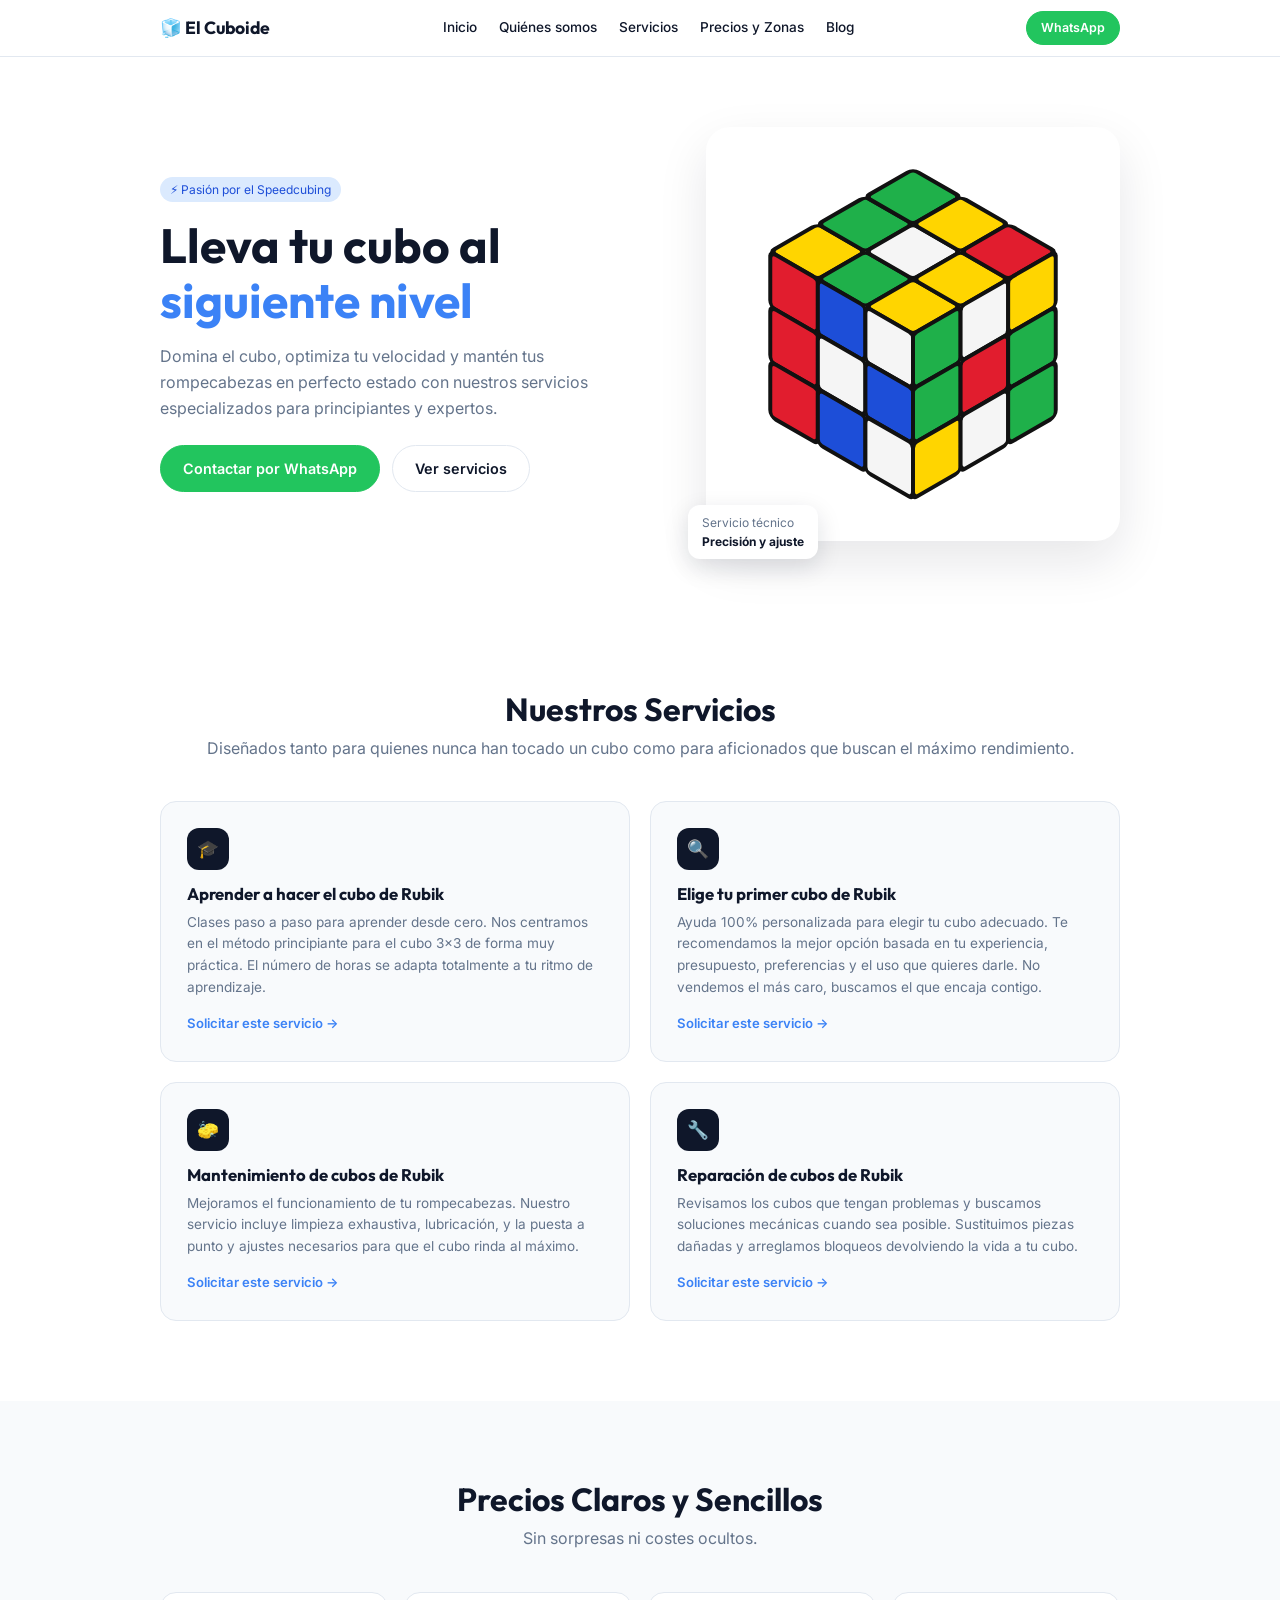
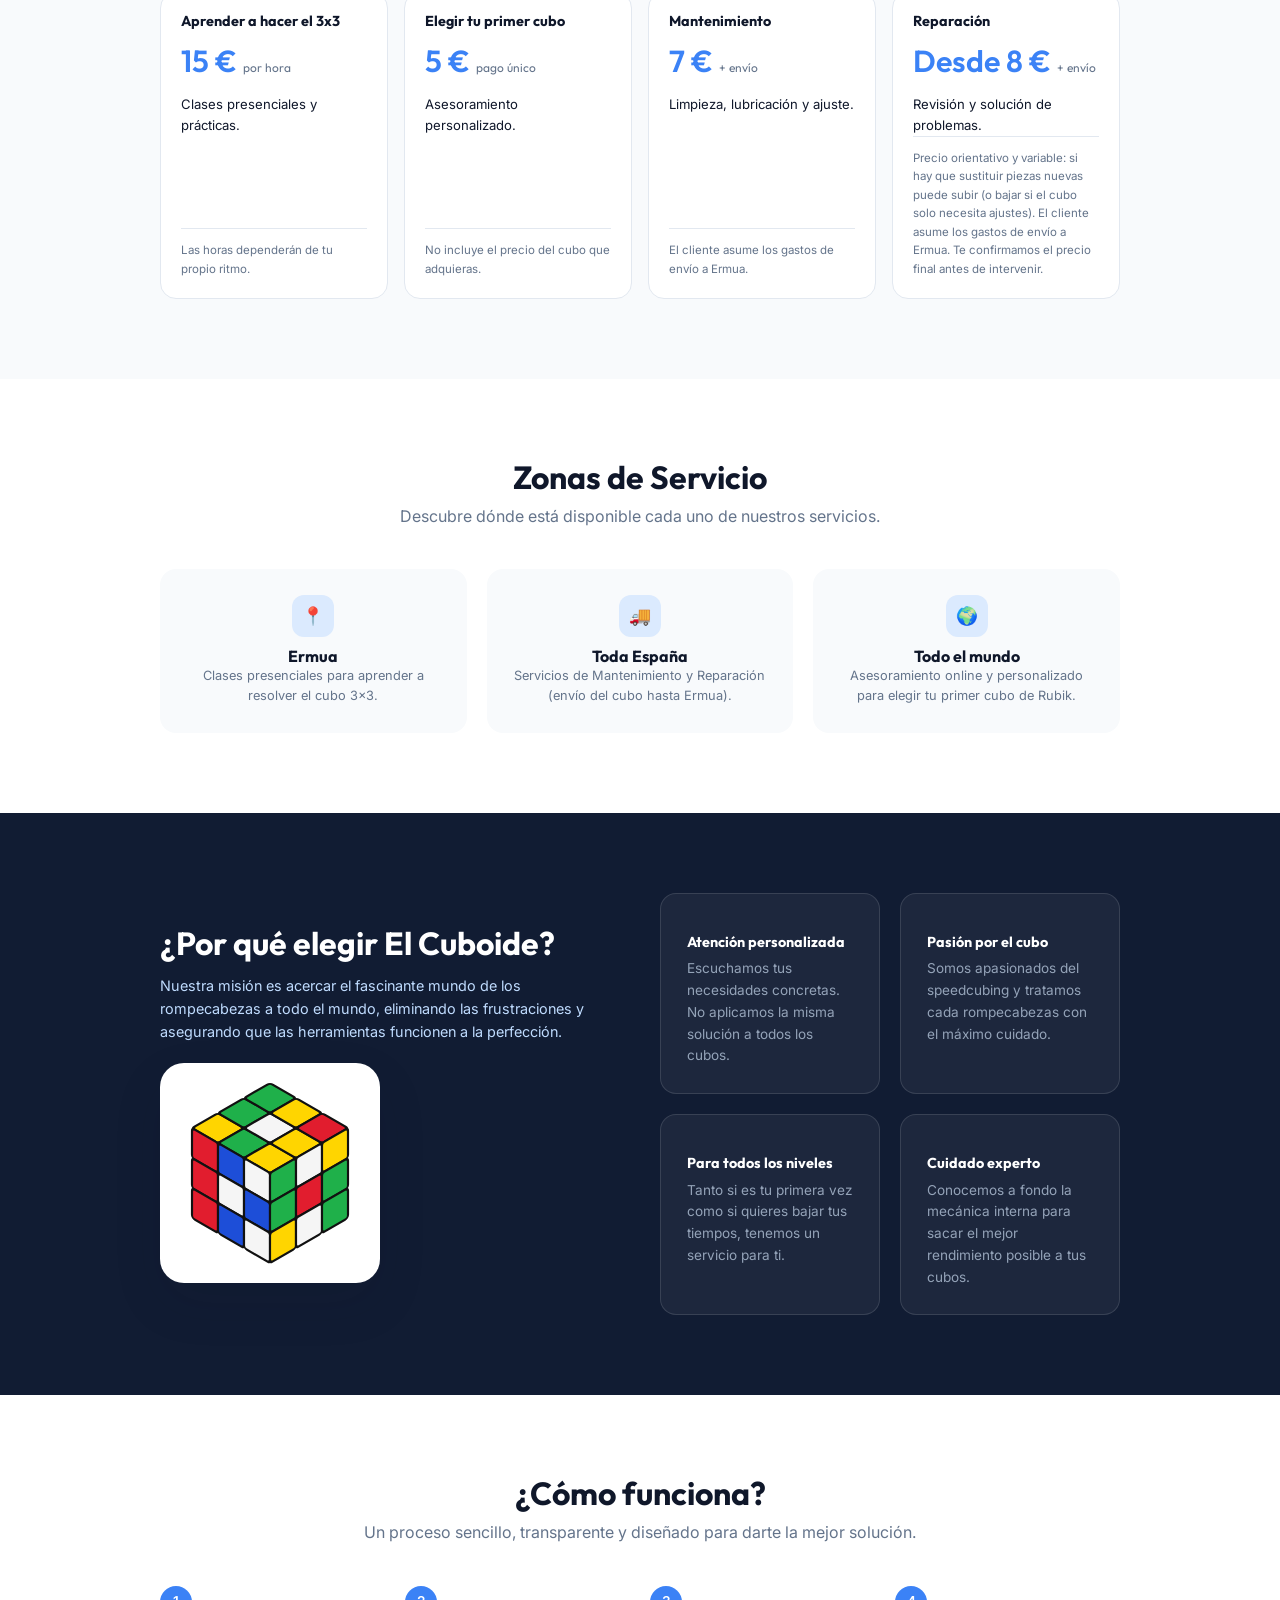
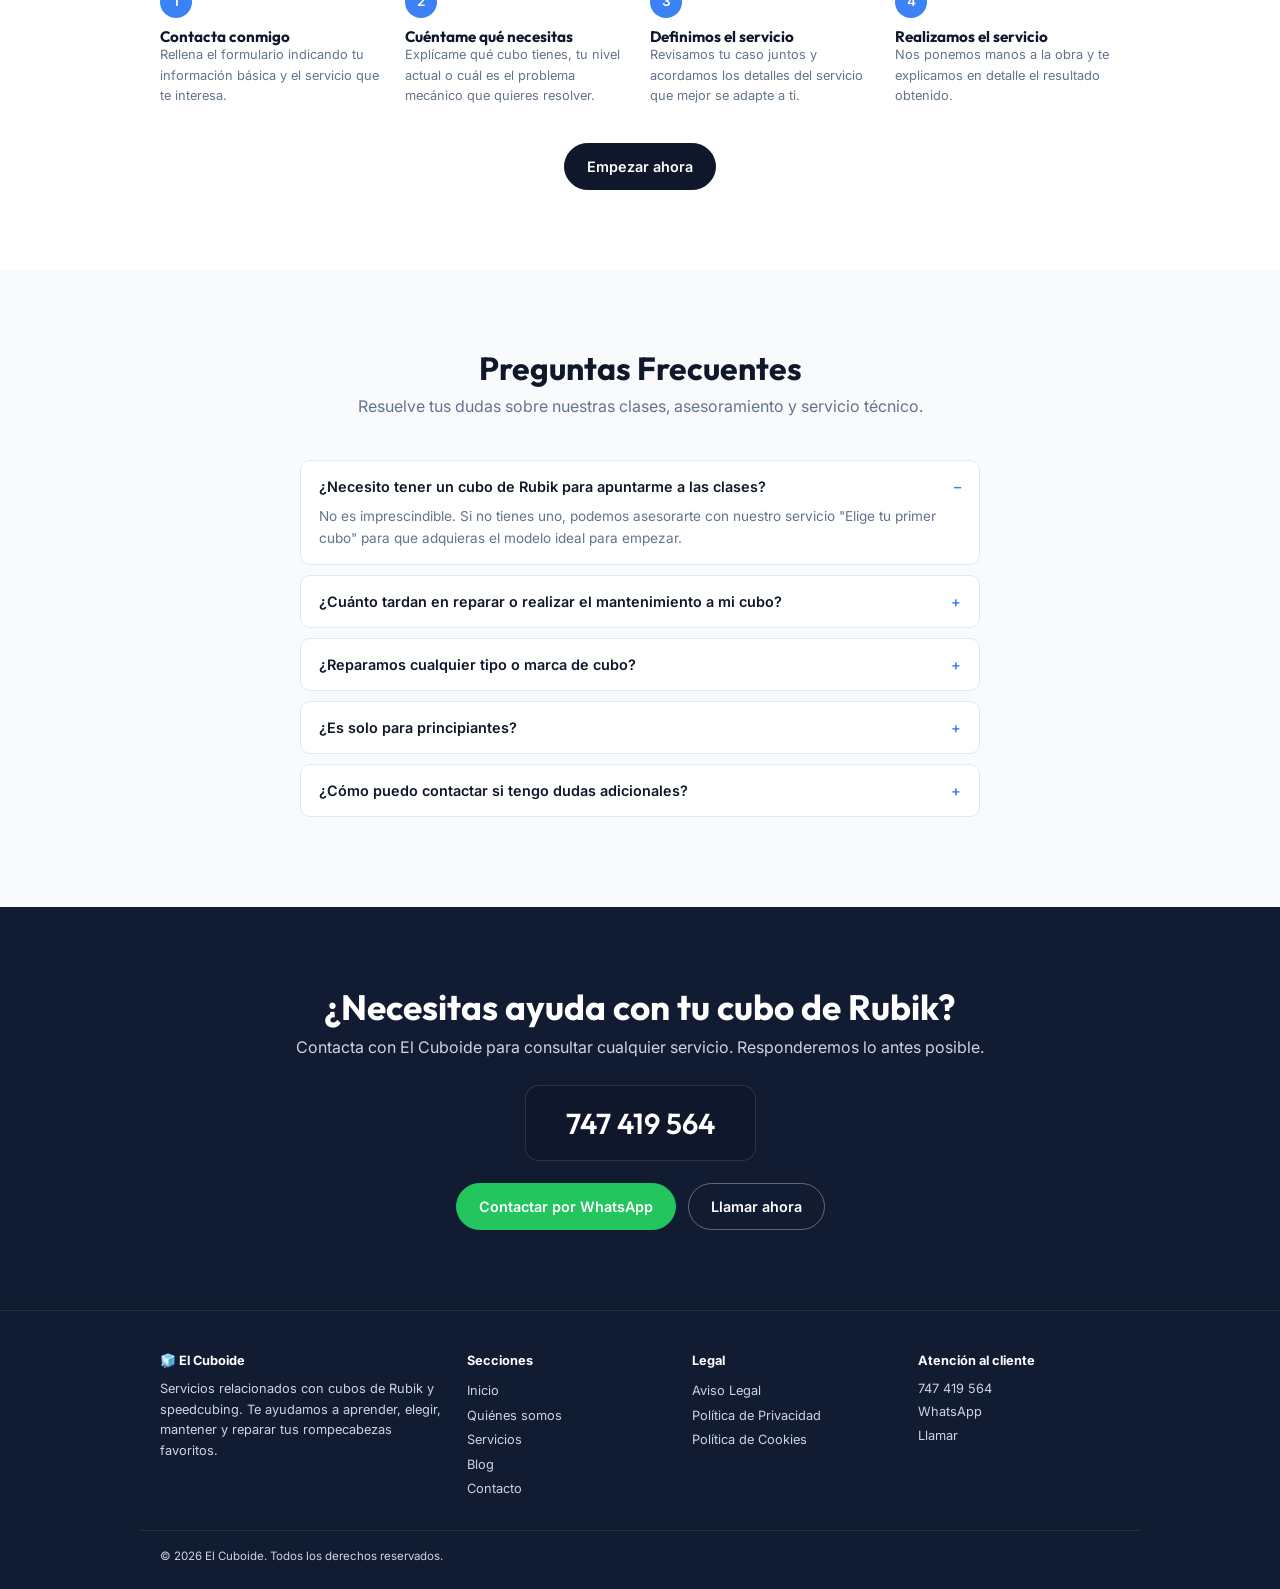
==== index.html @ b44c239b "Add files via upload" ====
<!DOCTYPE html>
<html lang="es">
<head>
<meta charset="utf-8">
<meta name="viewport" content="width=device-width, initial-scale=1">
<title>El Cuboide | Clases, mantenimiento y reparación de cubos de Rubik</title>
<meta name="description" content="Aprende a resolver el cubo de Rubik, elige tu primer cubo, mantenimiento y reparación. Clases en Ermua y servicio en toda España.">
<link rel="preconnect" href="https://fonts.googleapis.com">
<link rel="preconnect" href="https://fonts.gstatic.com" crossorigin>
<link rel="stylesheet" href="https://fonts.googleapis.com/css2?family=Inter:wght@400;500;600&family=Outfit:wght@500;600;700&display=swap">
<link rel="stylesheet" href="style.css">
</head>
<body>

<header>
 <div class="wrap">
  <a class="logo" href="#inicio">🧊 El Cuboide</a>
  <nav>
   <a href="#inicio">Inicio</a>
   <a href="#quienes">Quiénes somos</a>
   <a href="#servicios">Servicios</a>
   <a href="#precios">Precios y Zonas</a>
   <a href="blog.html">Blog</a>
  </nav>
  <a class="btn wa sm" href="https://wa.me/34747419564">WhatsApp</a>
 </div>
</header>

<main>
<section class="hero" id="inicio">
 <div class="wrap">
  <div>
   <span class="badge">⚡ Pasión por el Speedcubing</span>
   <h1>Lleva tu cubo al <span>siguiente nivel</span></h1>
   <p>Domina el cubo, optimiza tu velocidad y mantén tus rompecabezas en perfecto estado con nuestros servicios especializados para principiantes y expertos.</p>
   <div class="btns">
    <a class="btn wa" href="https://wa.me/34747419564">Contactar por WhatsApp</a>
    <a class="btn" href="#servicios">Ver servicios</a>
   </div>
  </div>
  <div class="cube-card">
   <svg class="cube" viewBox="0 0 200 200" role="img" aria-label="Cubo de Rubik"></svg>
   <div class="tag">Servicio técnico<b>Precisión y ajuste</b></div>
  </div>
 </div>
</section>

<section id="servicios">
 <div class="wrap">
  <h2 class="sec-title">Nuestros Servicios</h2>
  <p class="sec-sub">Diseñados tanto para quienes nunca han tocado un cubo como para aficionados que buscan el máximo rendimiento.</p>
  <div class="grid2">
   <article class="card"><div class="ico">🎓</div><h3>Aprender a hacer el cubo de Rubik</h3><p>Clases paso a paso para aprender desde cero. Nos centramos en el método principiante para el cubo 3×3 de forma muy práctica. El número de horas se adapta totalmente a tu ritmo de aprendizaje.</p><a href="https://wa.me/34747419564">Solicitar este servicio →</a></article>
   <article class="card"><div class="ico">🔍</div><h3>Elige tu primer cubo de Rubik</h3><p>Ayuda 100% personalizada para elegir tu cubo adecuado. Te recomendamos la mejor opción basada en tu experiencia, presupuesto, preferencias y el uso que quieres darle. No vendemos el más caro, buscamos el que encaja contigo.</p><a href="https://wa.me/34747419564">Solicitar este servicio →</a></article>
   <article class="card"><div class="ico">🧽</div><h3>Mantenimiento de cubos de Rubik</h3><p>Mejoramos el funcionamiento de tu rompecabezas. Nuestro servicio incluye limpieza exhaustiva, lubricación, y la puesta a punto y ajustes necesarios para que el cubo rinda al máximo.</p><a href="https://wa.me/34747419564">Solicitar este servicio →</a></article>
   <article class="card"><div class="ico">🔧</div><h3>Reparación de cubos de Rubik</h3><p>Revisamos los cubos que tengan problemas y buscamos soluciones mecánicas cuando sea posible. Sustituimos piezas dañadas y arreglamos bloqueos devolviendo la vida a tu cubo.</p><a href="https://wa.me/34747419564">Solicitar este servicio →</a></article>
  </div>
 </div>
</section>

<section class="alt" id="precios">
 <div class="wrap">
  <h2 class="sec-title">Precios Claros y Sencillos</h2>
  <p class="sec-sub">Sin sorpresas ni costes ocultos.</p>
  <div class="grid4">
   <div class="price"><h3>Aprender a hacer el 3x3</h3><div class="n">15 € <small>por hora</small></div><p>Clases presenciales y prácticas.</p><div class="note">Las horas dependerán de tu propio ritmo.</div></div>
   <div class="price"><h3>Elegir tu primer cubo</h3><div class="n">5 € <small>pago único</small></div><p>Asesoramiento personalizado.</p><div class="note">No incluye el precio del cubo que adquieras.</div></div>
   <div class="price"><h3>Mantenimiento</h3><div class="n">7 € <small>+ envío</small></div><p>Limpieza, lubricación y ajuste.</p><div class="note">El cliente asume los gastos de envío a Ermua.</div></div>
   <div class="price"><h3>Reparación</h3><div class="n">Desde 8 € <small>+ envío</small></div><p>Revisión y solución de problemas.</p><div class="note">Precio orientativo y variable: si hay que sustituir piezas nuevas puede subir (o bajar si el cubo solo necesita ajustes). El cliente asume los gastos de envío a Ermua. Te confirmamos el precio final antes de intervenir.</div></div>
  </div>
 </div>
</section>

<section>
 <div class="wrap">
  <h2 class="sec-title">Zonas de Servicio</h2>
  <p class="sec-sub">Descubre dónde está disponible cada uno de nuestros servicios.</p>
  <div class="grid3">
   <div class="zone"><div class="ico">📍</div><h3>Ermua</h3><p>Clases presenciales para aprender a resolver el cubo 3×3.</p></div>
   <div class="zone"><div class="ico">🚚</div><h3>Toda España</h3><p>Servicios de Mantenimiento y Reparación (envío del cubo hasta Ermua).</p></div>
   <div class="zone"><div class="ico">🌍</div><h3>Todo el mundo</h3><p>Asesoramiento online y personalizado para elegir tu primer cubo de Rubik.</p></div>
  </div>
 </div>
</section>

<section class="dark-sec" id="quienes">
 <div class="wrap">
  <div>
   <h2>¿Por qué elegir El Cuboide?</h2>
   <p class="lead">Nuestra misión es acercar el fascinante mundo de los rompecabezas a todo el mundo, eliminando las frustraciones y asegurando que las herramientas funcionen a la perfección.</p>
   <div class="cube-card"><svg class="cube" viewBox="0 0 200 200" role="img" aria-label="Cubo de Rubik"></svg></div>
  </div>
  <div class="grid2">
   <div class="card"><h3>Atención personalizada</h3><p>Escuchamos tus necesidades concretas. No aplicamos la misma solución a todos los cubos.</p></div>
   <div class="card"><h3>Pasión por el cubo</h3><p>Somos apasionados del speedcubing y tratamos cada rompecabezas con el máximo cuidado.</p></div>
   <div class="card"><h3>Para todos los niveles</h3><p>Tanto si es tu primera vez como si quieres bajar tus tiempos, tenemos un servicio para ti.</p></div>
   <div class="card"><h3>Cuidado experto</h3><p>Conocemos a fondo la mecánica interna para sacar el mejor rendimiento posible a tus cubos.</p></div>
  </div>
 </div>
</section>

<section>
 <div class="wrap">
  <h2 class="sec-title">¿Cómo funciona?</h2>
  <p class="sec-sub">Un proceso sencillo, transparente y diseñado para darte la mejor solución.</p>
  <div class="steps">
   <div><h3>Contacta conmigo</h3><p>Rellena el formulario indicando tu información básica y el servicio que te interesa.</p></div>
   <div><h3>Cuéntame qué necesitas</h3><p>Explícame qué cubo tienes, tu nivel actual o cuál es el problema mecánico que quieres resolver.</p></div>
   <div><h3>Definimos el servicio</h3><p>Revisamos tu caso juntos y acordamos los detalles del servicio que mejor se adapte a ti.</p></div>
   <div><h3>Realizamos el servicio</h3><p>Nos ponemos manos a la obra y te explicamos en detalle el resultado obtenido.</p></div>
  </div>
  <div class="center"><a class="btn dark" href="https://wa.me/34747419564">Empezar ahora</a></div>
 </div>
</section>

<section class="alt">
 <div class="wrap" style="max-width:720px">
  <h2 class="sec-title">Preguntas Frecuentes</h2>
  <p class="sec-sub">Resuelve tus dudas sobre nuestras clases, asesoramiento y servicio técnico.</p>
  <details open><summary>¿Necesito tener un cubo de Rubik para apuntarme a las clases?</summary><p>No es imprescindible. Si no tienes uno, podemos asesorarte con nuestro servicio "Elige tu primer cubo" para que adquieras el modelo ideal para empezar.</p></details>
  <details><summary>¿Cuánto tardan en reparar o realizar el mantenimiento a mi cubo?</summary><p>[Escribe aquí tu plazo real.]</p></details>
  <details><summary>¿Reparamos cualquier tipo o marca de cubo?</summary><p>[Escribe aquí qué cubos aceptas.]</p></details>
  <details><summary>¿Es solo para principiantes?</summary><p>No. Hay servicios para todos los niveles, desde quien nunca ha tocado un cubo hasta aficionados al speedcubing.</p></details>
  <details><summary>¿Cómo puedo contactar si tengo dudas adicionales?</summary><p>Por WhatsApp o llamada al 747 419 564.</p></details>
 </div>
</section>

<section class="dark-sec cta" id="contacto">
 <div class="wrap" style="display:block">
  <h2>¿Necesitas ayuda con tu cubo de Rubik?</h2>
  <p>Contacta con El Cuboide para consultar cualquier servicio. Responderemos lo antes posible.</p>
  <div class="phone">747 419 564</div>
  <div class="btns">
   <a class="btn wa" href="https://wa.me/34747419564">Contactar por WhatsApp</a>
   <a class="btn ghost" href="tel:+34747419564">Llamar ahora</a>
  </div>
 </div>
</section>
</main>

<footer>
 <div class="wrap">
  <div><h4>🧊 El Cuboide</h4>Servicios relacionados con cubos de Rubik y speedcubing. Te ayudamos a aprender, elegir, mantener y reparar tus rompecabezas favoritos.</div>
  <div><h4>Secciones</h4><a href="#inicio">Inicio</a><a href="#quienes">Quiénes somos</a><a href="#servicios">Servicios</a><a href="blog.html">Blog</a><a href="#contacto">Contacto</a></div>
  <div><h4>Legal</h4><a href="#">Aviso Legal</a><a href="#">Política de Privacidad</a><a href="#">Política de Cookies</a></div>
  <div><h4>Atención al cliente</h4>747 419 564<a href="https://wa.me/34747419564">WhatsApp</a><a href="tel:+34747419564">Llamar</a></div>
 </div>
 <div class="copy">© 2026 El Cuboide. Todos los derechos reservados.</div>
</footer>

<script>
// Dibuja el cubo en cada <svg class="cube">
const faces=[
 {m:"matrix(.8667 .5 .8667 -.5 22 55)",c:"ygygwygyr"},
 {m:"matrix(.8667 .5 0 1 22 55)",c:"rbwrwbrbw"},
 {m:"matrix(.8667 -.5 0 1 100 100)",c:"gwygrgywg"}
];
const col={y:"#ffd500",g:"#1fb04a",r:"#e11d2e",b:"#1d4ed8",w:"#f5f5f5"};
document.querySelectorAll("svg.cube").forEach(svg=>{
 let h="";
 faces.forEach(f=>{
  h+=`<g transform="${f.m}">`;
  [...f.c].forEach((k,i)=>{h+=`<rect x="${(i%3)*30}" y="${Math.floor(i/3)*30}" width="30" height="30" rx="3" fill="${col[k]}" stroke="#111" stroke-width="2.5"/>`});
  h+="</g>";
 });
 svg.innerHTML=h;
});
</script>
</body>
</html>
---- style.css ----
:root{--ink:#0f172a;--blue:#3b82f6;--green:#22c55e;--bg:#f8fafc;--line:#e2e8f0;--muted:#64748b;--navy:#111c33}
*{box-sizing:border-box;margin:0}
html{scroll-behavior:smooth;scroll-padding-top:70px}
body{font-family:Inter,system-ui,sans-serif;color:var(--ink);background:#fff;line-height:1.6}
h1,h2,h3,.logo{font-family:Outfit,Inter,sans-serif;line-height:1.15}
a{color:inherit;text-decoration:none}
.wrap{max-width:1000px;margin:0 auto;padding:0 20px}
section{padding:80px 0}
.alt{background:var(--bg)}
.sec-title{text-align:center;font-size:2rem;margin-bottom:8px}
.sec-sub{text-align:center;color:var(--muted);margin-bottom:40px}
:focus-visible{outline:3px solid var(--blue);outline-offset:2px}

header{position:sticky;top:0;z-index:5;background:#fffffff2;border-bottom:1px solid var(--line);backdrop-filter:blur(8px)}
header .wrap{display:flex;align-items:center;justify-content:space-between;height:56px;gap:16px}
.logo{font-weight:700;font-size:1.1rem}
nav{display:flex;gap:22px;font-size:.85rem;font-weight:500}
nav a:hover{color:var(--blue)}

.btn{display:inline-block;padding:11px 22px;border-radius:999px;font-weight:600;font-size:.9rem;border:1px solid var(--line);background:#fff;cursor:pointer}
.btn.wa{background:var(--green);border-color:var(--green);color:#fff}
.btn.dark{background:var(--ink);border-color:var(--ink);color:#fff}
.btn.sm{padding:6px 14px;font-size:.78rem}
.btn.ghost{background:transparent;color:#fff;border-color:#ffffff55}

.hero{padding:70px 0}
.hero .wrap{display:grid;grid-template-columns:1.1fr .9fr;gap:40px;align-items:center}
.badge{display:inline-block;background:#dbeafe;color:#1d4ed8;font-size:.75rem;padding:3px 10px;border-radius:999px;margin-bottom:16px}
.hero h1{font-size:3rem;margin-bottom:16px}
.hero h1 span{color:var(--blue)}
.hero p{color:var(--muted);margin-bottom:24px;max-width:46ch}
.hero .btns{display:flex;gap:12px;flex-wrap:wrap}
.cube-card{background:#fff;border-radius:24px;box-shadow:0 20px 50px #0f172a1a;padding:24px;position:relative}
.cube-card svg{width:100%;height:auto;display:block}
.tag{position:absolute;left:-18px;bottom:-18px;background:#fff;border-radius:12px;box-shadow:0 8px 24px #0f172a22;padding:8px 14px;font-size:.75rem;color:var(--muted)}
.tag b{display:block;color:var(--ink)}

.grid2{display:grid;grid-template-columns:1fr 1fr;gap:20px}
.grid3{display:grid;grid-template-columns:repeat(3,1fr);gap:20px}
.grid4{display:grid;grid-template-columns:repeat(4,1fr);gap:16px}
.card{border:1px solid var(--line);border-radius:16px;padding:26px;background:var(--bg)}
.card h3{font-size:1.05rem;margin:14px 0 8px}
.card p{font-size:.85rem;color:var(--muted)}
.card a{display:inline-block;margin-top:14px;color:var(--blue);font-size:.82rem;font-weight:600}
.ico{width:42px;height:42px;border-radius:12px;background:var(--ink);display:grid;place-items:center;font-size:1.1rem}

.price{background:#fff;border:1px solid var(--line);border-radius:16px;padding:20px;display:flex;flex-direction:column}
.price h3{font-size:.9rem}
.price .n{font-family:Outfit,sans-serif;font-size:1.9rem;color:var(--blue);font-weight:600;margin:8px 0}
.price .n small{font-size:.75rem;color:var(--muted);font-weight:400}
.price p{font-size:.82rem}
.price .note{margin-top:auto;padding-top:12px;border-top:1px solid var(--line);font-size:.72rem;color:var(--muted)}

.zone{text-align:center;background:var(--bg);border-radius:16px;padding:26px}
.zone .ico{margin:0 auto 10px;background:#dbeafe}
.zone h3{font-size:1rem}
.zone p{font-size:.8rem;color:var(--muted)}

.dark-sec{background:var(--navy);color:#fff}
.dark-sec .wrap{display:grid;grid-template-columns:1fr 1fr;gap:40px;align-items:center}
.dark-sec h2{font-size:2rem;margin-bottom:12px}
.dark-sec .lead{color:#bfdbfe;font-size:.9rem;margin-bottom:20px}
.dark-sec .cube-card{padding:10px;max-width:220px}
.dark-sec .card{background:#ffffff0d;border-color:#ffffff1f}
.dark-sec .card p{color:#94a3b8}
.dark-sec .card h3{font-size:.9rem}

.steps{counter-reset:s;display:grid;grid-template-columns:repeat(4,1fr);gap:20px}
.steps div{counter-increment:s}
.steps div::before{content:counter(s);display:grid;place-items:center;width:32px;height:32px;border-radius:50%;background:var(--blue);color:#fff;font-weight:600;font-size:.85rem;margin-bottom:10px}
.steps h3{font-size:.95rem}
.steps p{font-size:.8rem;color:var(--muted)}
.center{text-align:center;margin-top:36px}

details{border:1px solid var(--line);border-radius:10px;padding:14px 18px;margin-bottom:10px;background:#fff}
summary{cursor:pointer;font-size:.9rem;font-weight:600;list-style:none;display:flex;justify-content:space-between}
summary::after{content:"+";color:var(--blue)}
details[open] summary::after{content:"–"}
details p{font-size:.85rem;color:var(--muted);margin-top:8px}

.cta{text-align:center}
.cta h2{font-size:2.2rem;margin-bottom:8px}
.cta p{color:#cbd5e1;margin-bottom:24px}
.phone{display:inline-block;background:var(--ink);border:1px solid #ffffff1f;border-radius:14px;padding:14px 40px;margin-bottom:22px;font-family:Outfit,sans-serif;font-size:1.8rem;font-weight:600}
.cta .btns{display:flex;gap:12px;justify-content:center;flex-wrap:wrap}

footer{background:var(--navy);color:#cbd5e1;padding:40px 0 24px;border-top:1px solid #ffffff14;font-size:.8rem}
footer .wrap{display:grid;grid-template-columns:1.4fr 1fr 1fr 1fr;gap:24px}
footer h4{color:#fff;font-size:.8rem;margin-bottom:8px}
footer a{display:block;padding:2px 0}
footer a:hover{color:#fff}
.copy{max-width:1000px;margin:28px auto 0;padding:16px 20px 0;border-top:1px solid #ffffff14;font-size:.72rem}

.posts{display:grid;gap:20px}
.post{background:#fff;border:1px solid var(--line);border-radius:16px;padding:24px}
.post time{font-size:.75rem;color:var(--muted)}
.post h2{font-size:1.25rem;margin:4px 0 8px}
.post p{font-size:.9rem;color:var(--muted)}

@media(max-width:800px){
 section{padding:56px 0}
 nav{display:none}
 .hero .wrap,.dark-sec .wrap,.grid2,.grid3,.steps{grid-template-columns:1fr}
 .grid4{grid-template-columns:1fr 1fr}
 footer .wrap{grid-template-columns:1fr 1fr}
 .hero h1{font-size:2.3rem}
 .tag{left:8px}
}
@media(max-width:480px){.grid4{grid-template-columns:1fr}.phone{font-size:1.4rem;padding:12px 24px}}
@media(prefers-reduced-motion:reduce){html{scroll-behavior:auto}}
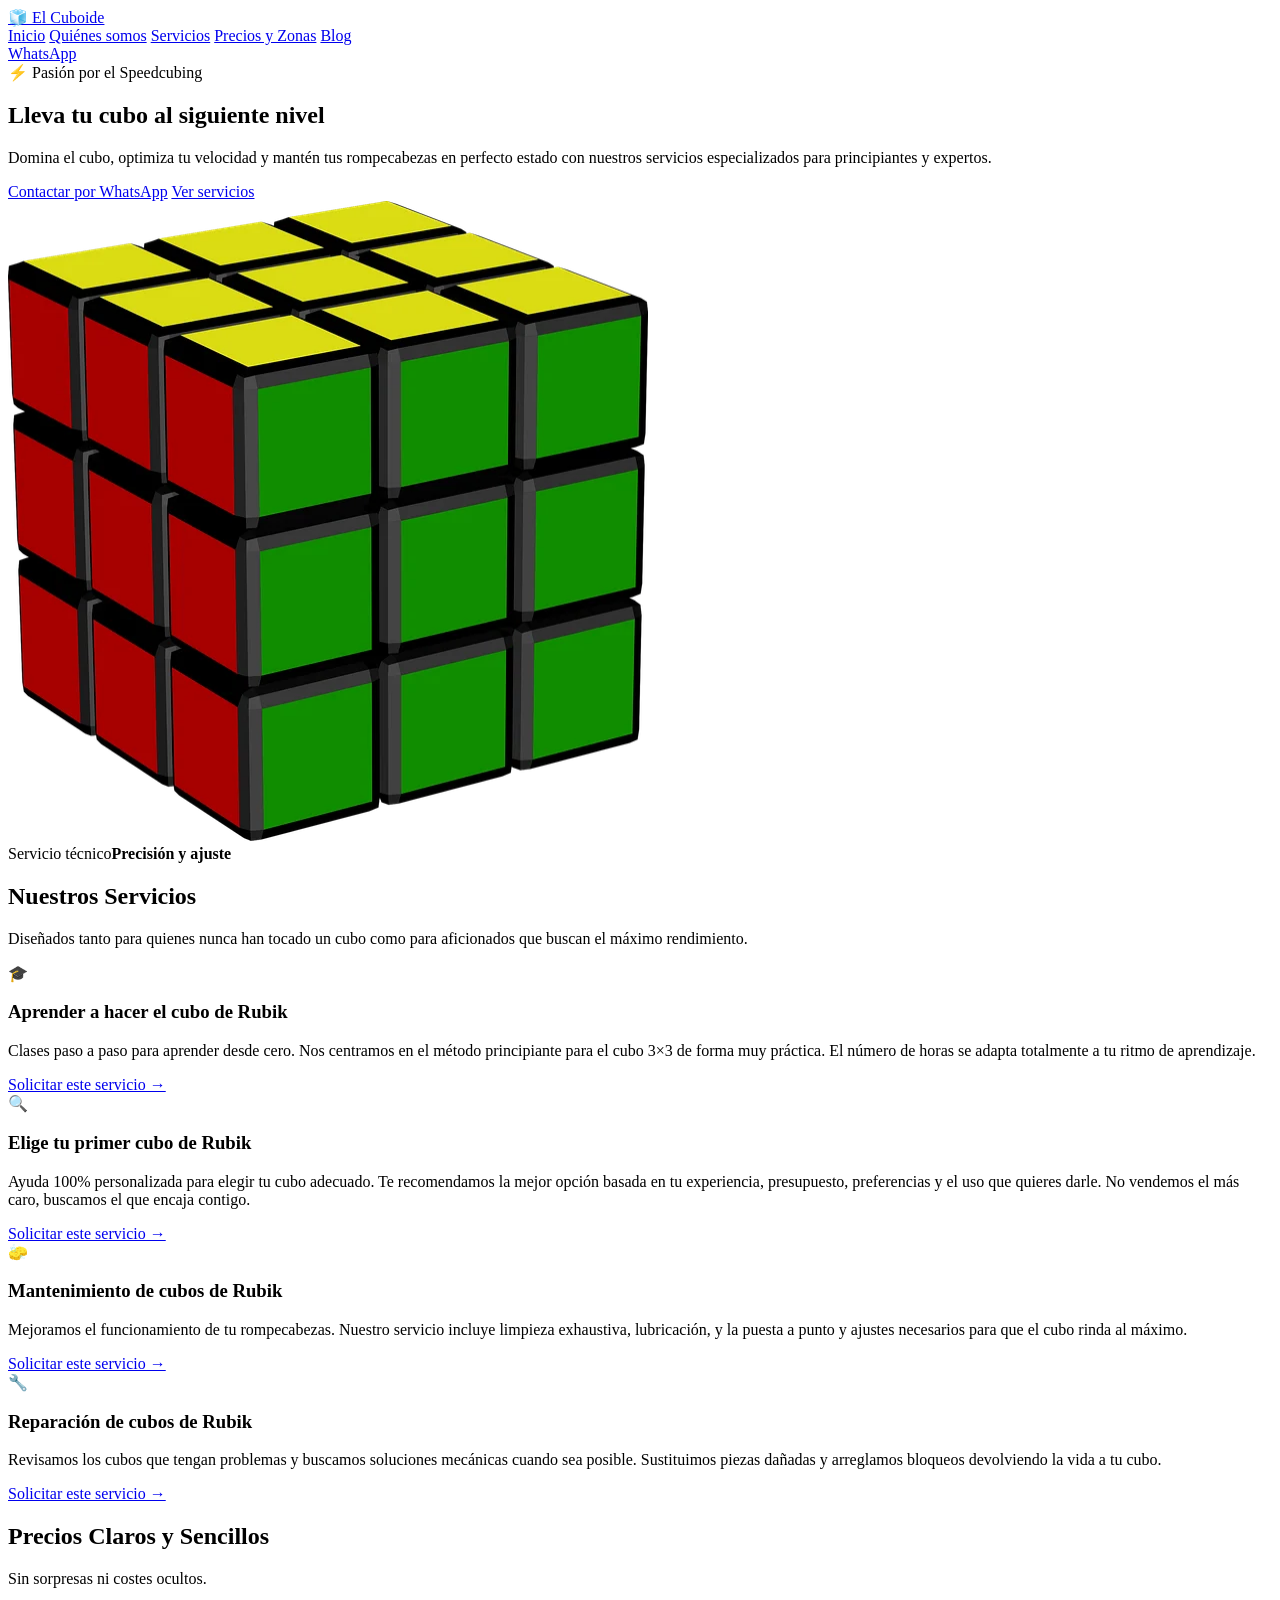
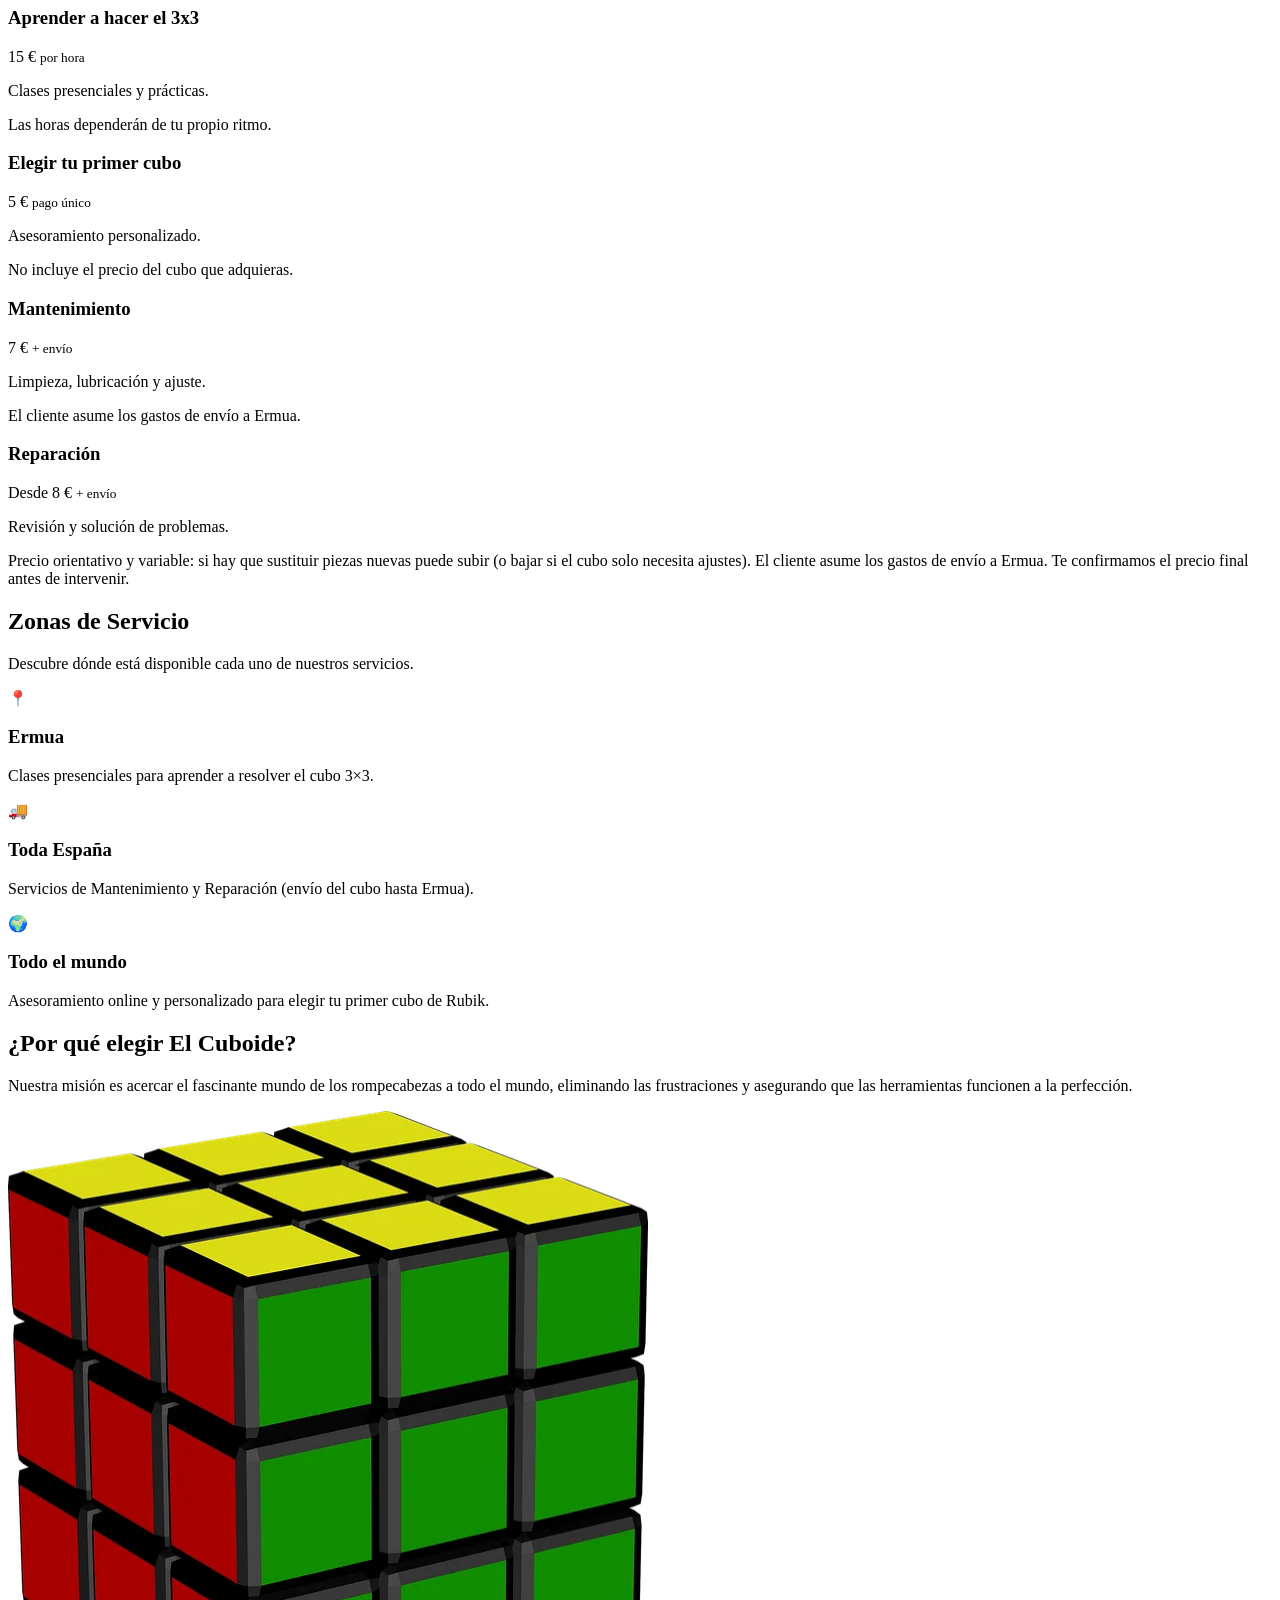
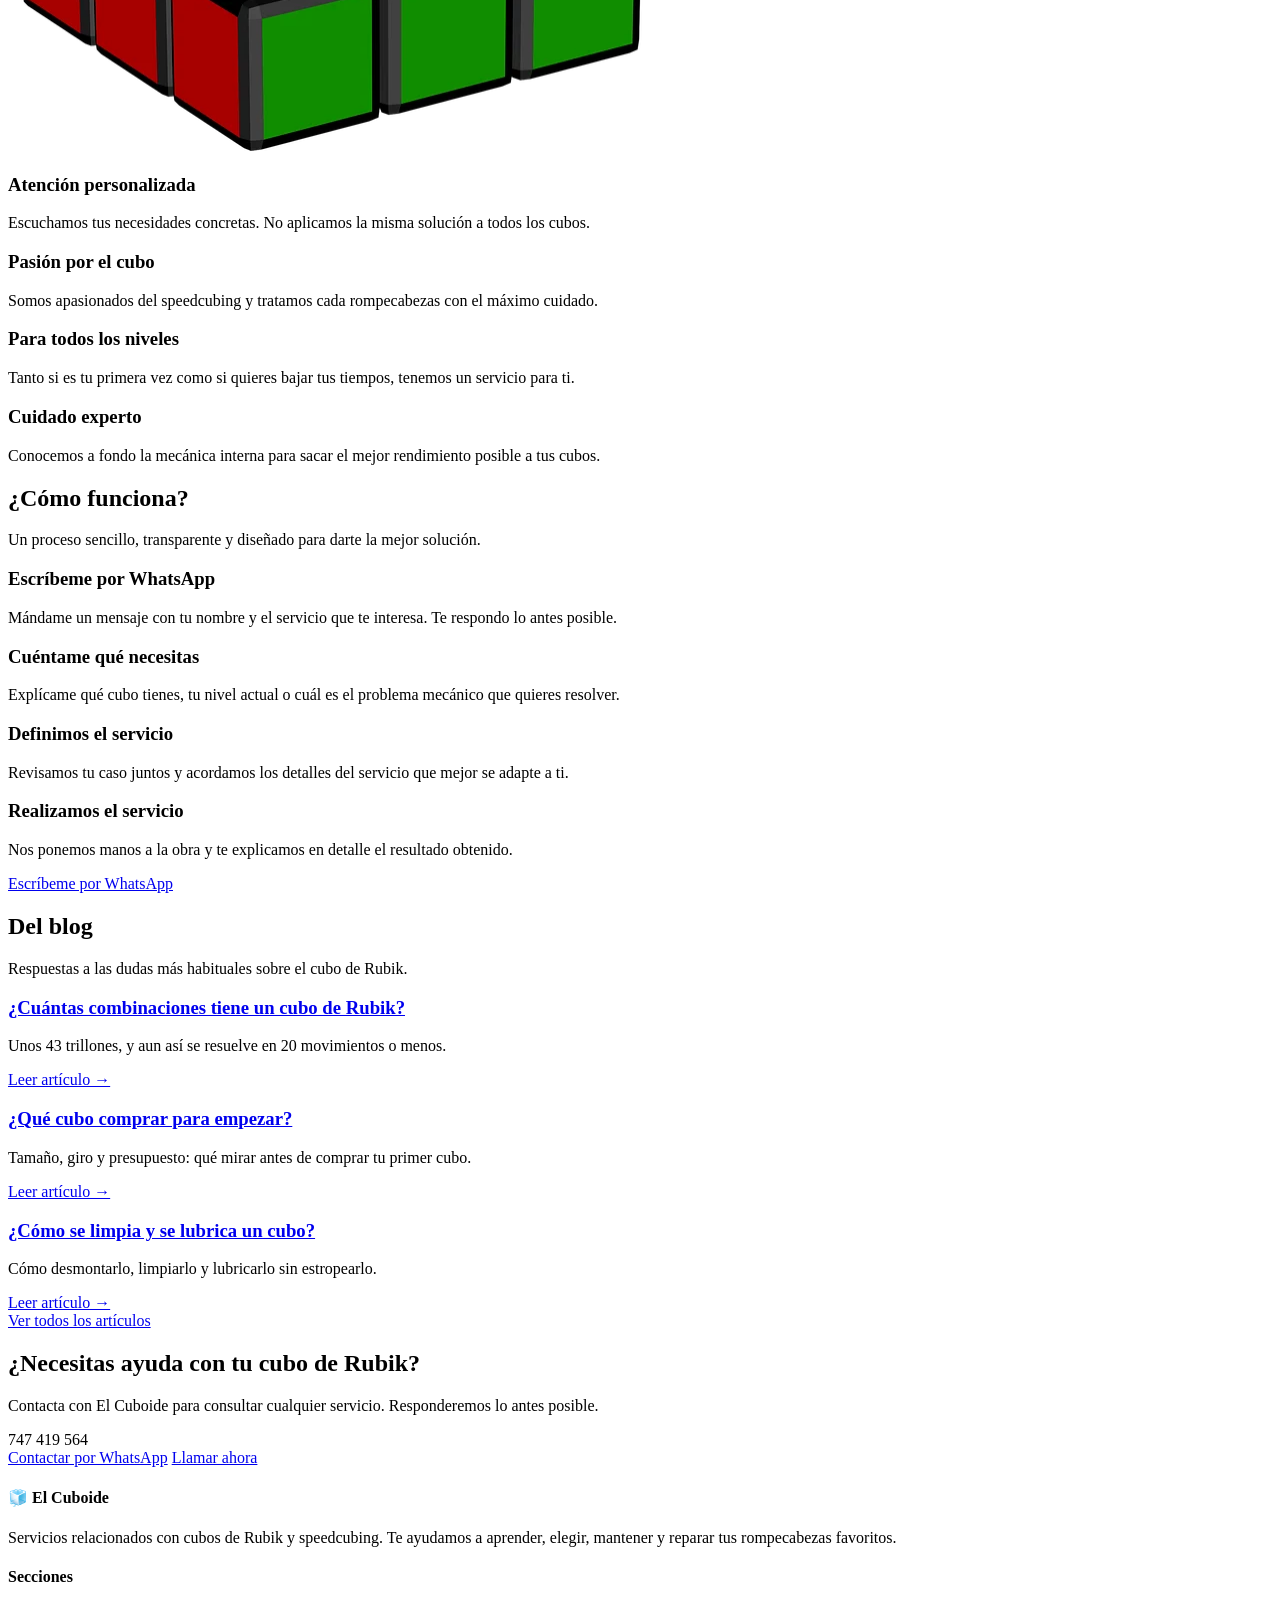
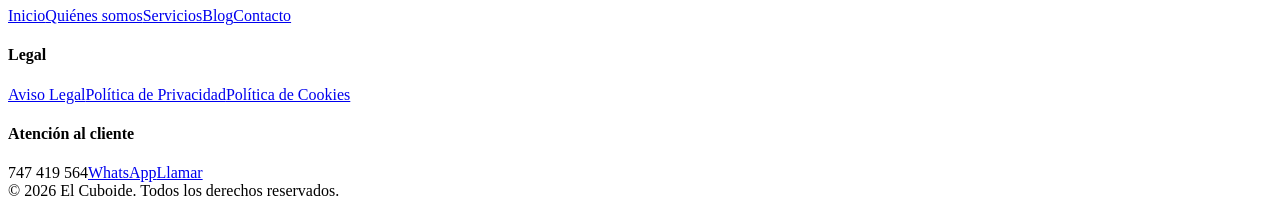
==== commit 6d7dcf6c: "Rename index .html to index.html" ====
--- a/index.html
+++ b/index.html
@@ -39,7 +39,7 @@
    </div>
   </div>
   <div class="cube-card">
-   <svg class="cube" viewBox="0 0 200 200" role="img" aria-label="Cubo de Rubik"></svg>
+   <img src="cubo.png" width="640" height="640" alt="Cubo de Rubik 3x3">
    <div class="tag">Servicio técnico<b>Precisión y ajuste</b></div>
   </div>
  </div>
@@ -88,7 +88,7 @@
   <div>
    <h2>¿Por qué elegir El Cuboide?</h2>
    <p class="lead">Nuestra misión es acercar el fascinante mundo de los rompecabezas a todo el mundo, eliminando las frustraciones y asegurando que las herramientas funcionen a la perfección.</p>
-   <div class="cube-card"><svg class="cube" viewBox="0 0 200 200" role="img" aria-label="Cubo de Rubik"></svg></div>
+   <div class="cube-card"><img src="cubo.png" width="640" height="640" alt="Cubo de Rubik 3x3" loading="lazy"></div>
   </div>
   <div class="grid2">
    <div class="card"><h3>Atención personalizada</h3><p>Escuchamos tus necesidades concretas. No aplicamos la misma solución a todos los cubos.</p></div>
@@ -104,24 +104,25 @@
   <h2 class="sec-title">¿Cómo funciona?</h2>
   <p class="sec-sub">Un proceso sencillo, transparente y diseñado para darte la mejor solución.</p>
   <div class="steps">
-   <div><h3>Contacta conmigo</h3><p>Rellena el formulario indicando tu información básica y el servicio que te interesa.</p></div>
+   <div><h3>Escríbeme por WhatsApp</h3><p>Mándame un mensaje con tu nombre y el servicio que te interesa. Te respondo lo antes posible.</p></div>
    <div><h3>Cuéntame qué necesitas</h3><p>Explícame qué cubo tienes, tu nivel actual o cuál es el problema mecánico que quieres resolver.</p></div>
    <div><h3>Definimos el servicio</h3><p>Revisamos tu caso juntos y acordamos los detalles del servicio que mejor se adapte a ti.</p></div>
    <div><h3>Realizamos el servicio</h3><p>Nos ponemos manos a la obra y te explicamos en detalle el resultado obtenido.</p></div>
   </div>
-  <div class="center"><a class="btn dark" href="https://wa.me/34747419564">Empezar ahora</a></div>
+  <div class="center"><a class="btn wa" href="https://wa.me/34747419564">Escríbeme por WhatsApp</a></div>
  </div>
 </section>
 
-<section class="alt">
- <div class="wrap" style="max-width:720px">
-  <h2 class="sec-title">Preguntas Frecuentes</h2>
-  <p class="sec-sub">Resuelve tus dudas sobre nuestras clases, asesoramiento y servicio técnico.</p>
-  <details open><summary>¿Necesito tener un cubo de Rubik para apuntarme a las clases?</summary><p>No es imprescindible. Si no tienes uno, podemos asesorarte con nuestro servicio "Elige tu primer cubo" para que adquieras el modelo ideal para empezar.</p></details>
-  <details><summary>¿Cuánto tardan en reparar o realizar el mantenimiento a mi cubo?</summary><p>[Escribe aquí tu plazo real.]</p></details>
-  <details><summary>¿Reparamos cualquier tipo o marca de cubo?</summary><p>[Escribe aquí qué cubos aceptas.]</p></details>
-  <details><summary>¿Es solo para principiantes?</summary><p>No. Hay servicios para todos los niveles, desde quien nunca ha tocado un cubo hasta aficionados al speedcubing.</p></details>
-  <details><summary>¿Cómo puedo contactar si tengo dudas adicionales?</summary><p>Por WhatsApp o llamada al 747 419 564.</p></details>
+<section class="alt" id="blog">
+ <div class="wrap">
+  <h2 class="sec-title">Del blog</h2>
+  <p class="sec-sub">Respuestas a las dudas más habituales sobre el cubo de Rubik.</p>
+  <div class="grid3">
+   <article class="card" style="background:#fff"><h3><a href="blog.html#combinaciones">¿Cuántas combinaciones tiene un cubo de Rubik?</a></h3><p>Unos 43 trillones, y aun así se resuelve en 20 movimientos o menos.</p><a href="blog.html#combinaciones">Leer artículo →</a></article>
+   <article class="card" style="background:#fff"><h3><a href="blog.html#primer-cubo">¿Qué cubo comprar para empezar?</a></h3><p>Tamaño, giro y presupuesto: qué mirar antes de comprar tu primer cubo.</p><a href="blog.html#primer-cubo">Leer artículo →</a></article>
+   <article class="card" style="background:#fff"><h3><a href="blog.html#lubricar">¿Cómo se limpia y se lubrica un cubo?</a></h3><p>Cómo desmontarlo, limpiarlo y lubricarlo sin estropearlo.</p><a href="blog.html#lubricar">Leer artículo →</a></article>
+  </div>
+  <div class="center"><a class="btn dark" href="blog.html">Ver todos los artículos</a></div>
  </div>
 </section>
 
@@ -148,23 +149,5 @@
  <div class="copy">© 2026 El Cuboide. Todos los derechos reservados.</div>
 </footer>
 
-<script>
-// Dibuja el cubo en cada <svg class="cube">
-const faces=[
- {m:"matrix(.8667 .5 .8667 -.5 22 55)",c:"ygygwygyr"},
- {m:"matrix(.8667 .5 0 1 22 55)",c:"rbwrwbrbw"},
- {m:"matrix(.8667 -.5 0 1 100 100)",c:"gwygrgywg"}
-];
-const col={y:"#ffd500",g:"#1fb04a",r:"#e11d2e",b:"#1d4ed8",w:"#f5f5f5"};
-document.querySelectorAll("svg.cube").forEach(svg=>{
- let h="";
- faces.forEach(f=>{
-  h+=`<g transform="${f.m}">`;
-  [...f.c].forEach((k,i)=>{h+=`<rect x="${(i%3)*30}" y="${Math.floor(i/3)*30}" width="30" height="30" rx="3" fill="${col[k]}" stroke="#111" stroke-width="2.5"/>`});
-  h+="</g>";
- });
- svg.innerHTML=h;
-});
-</script>
 </body>
 </html>
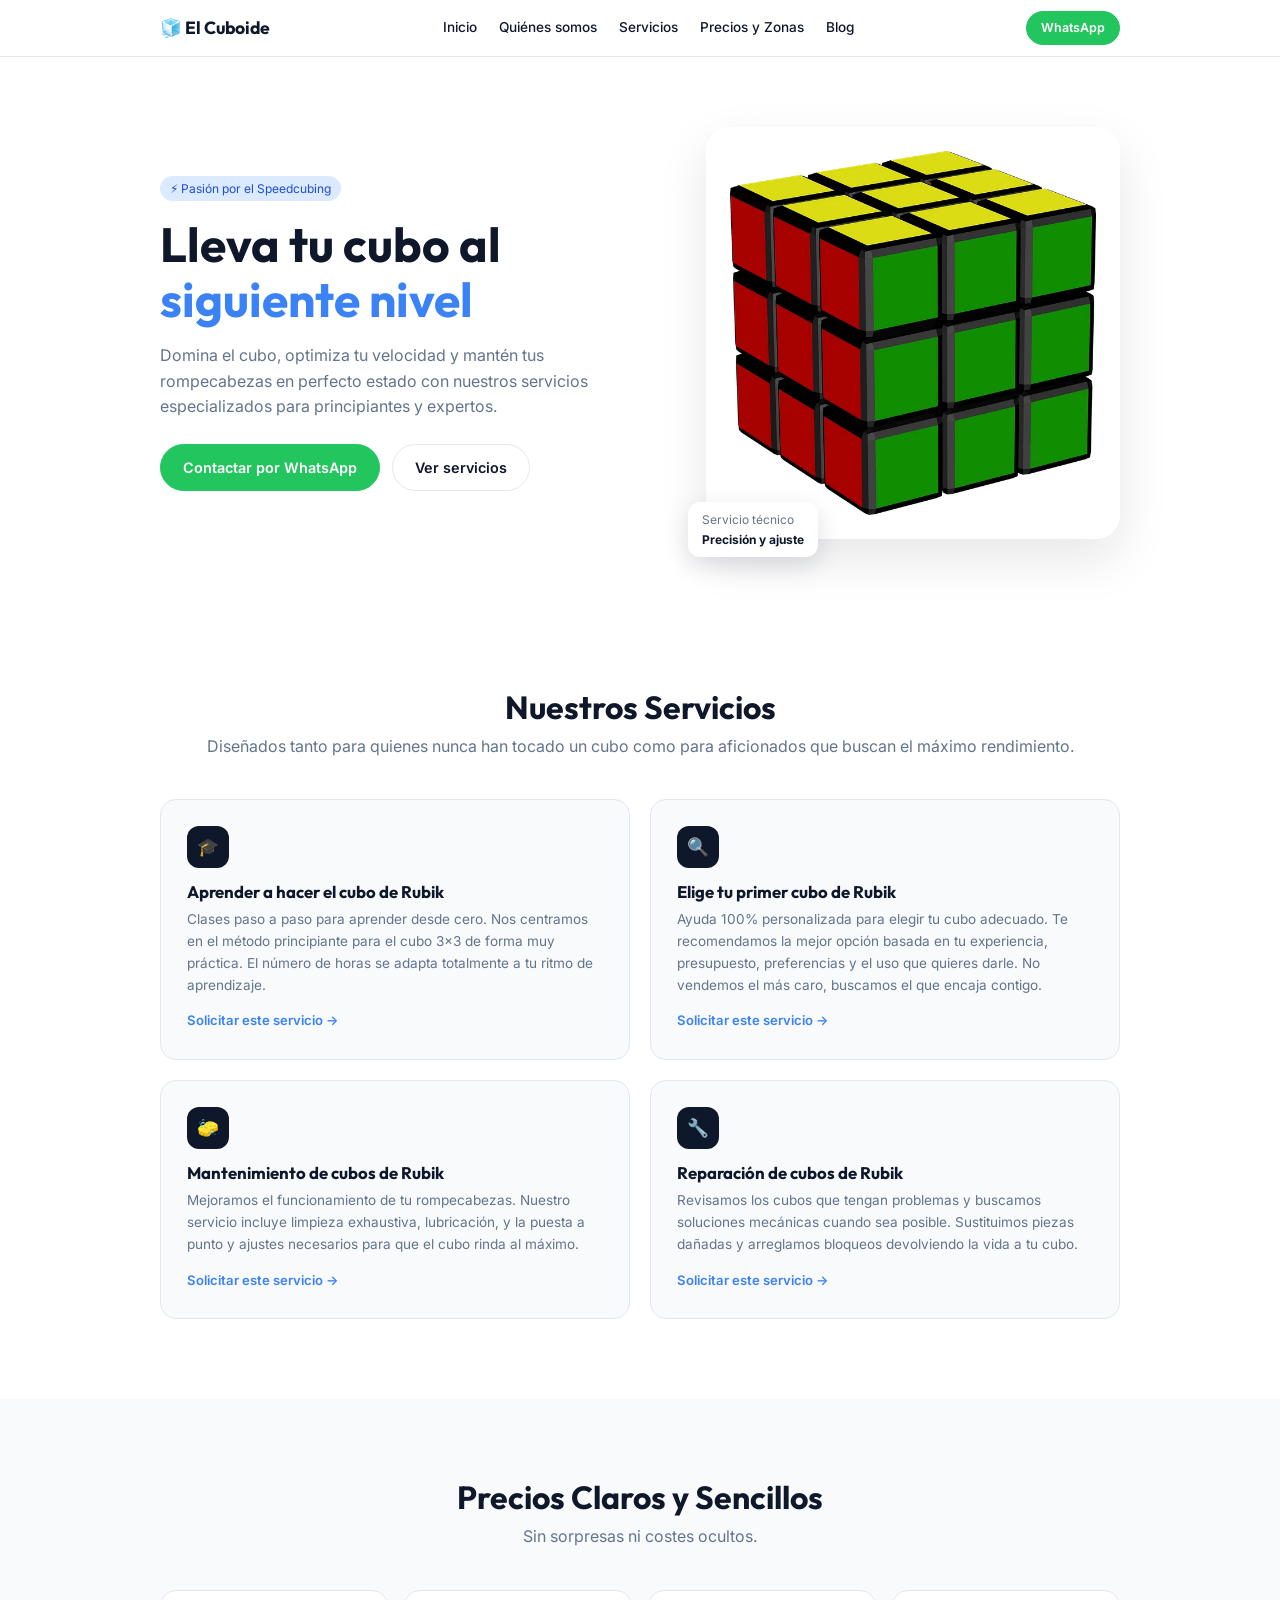
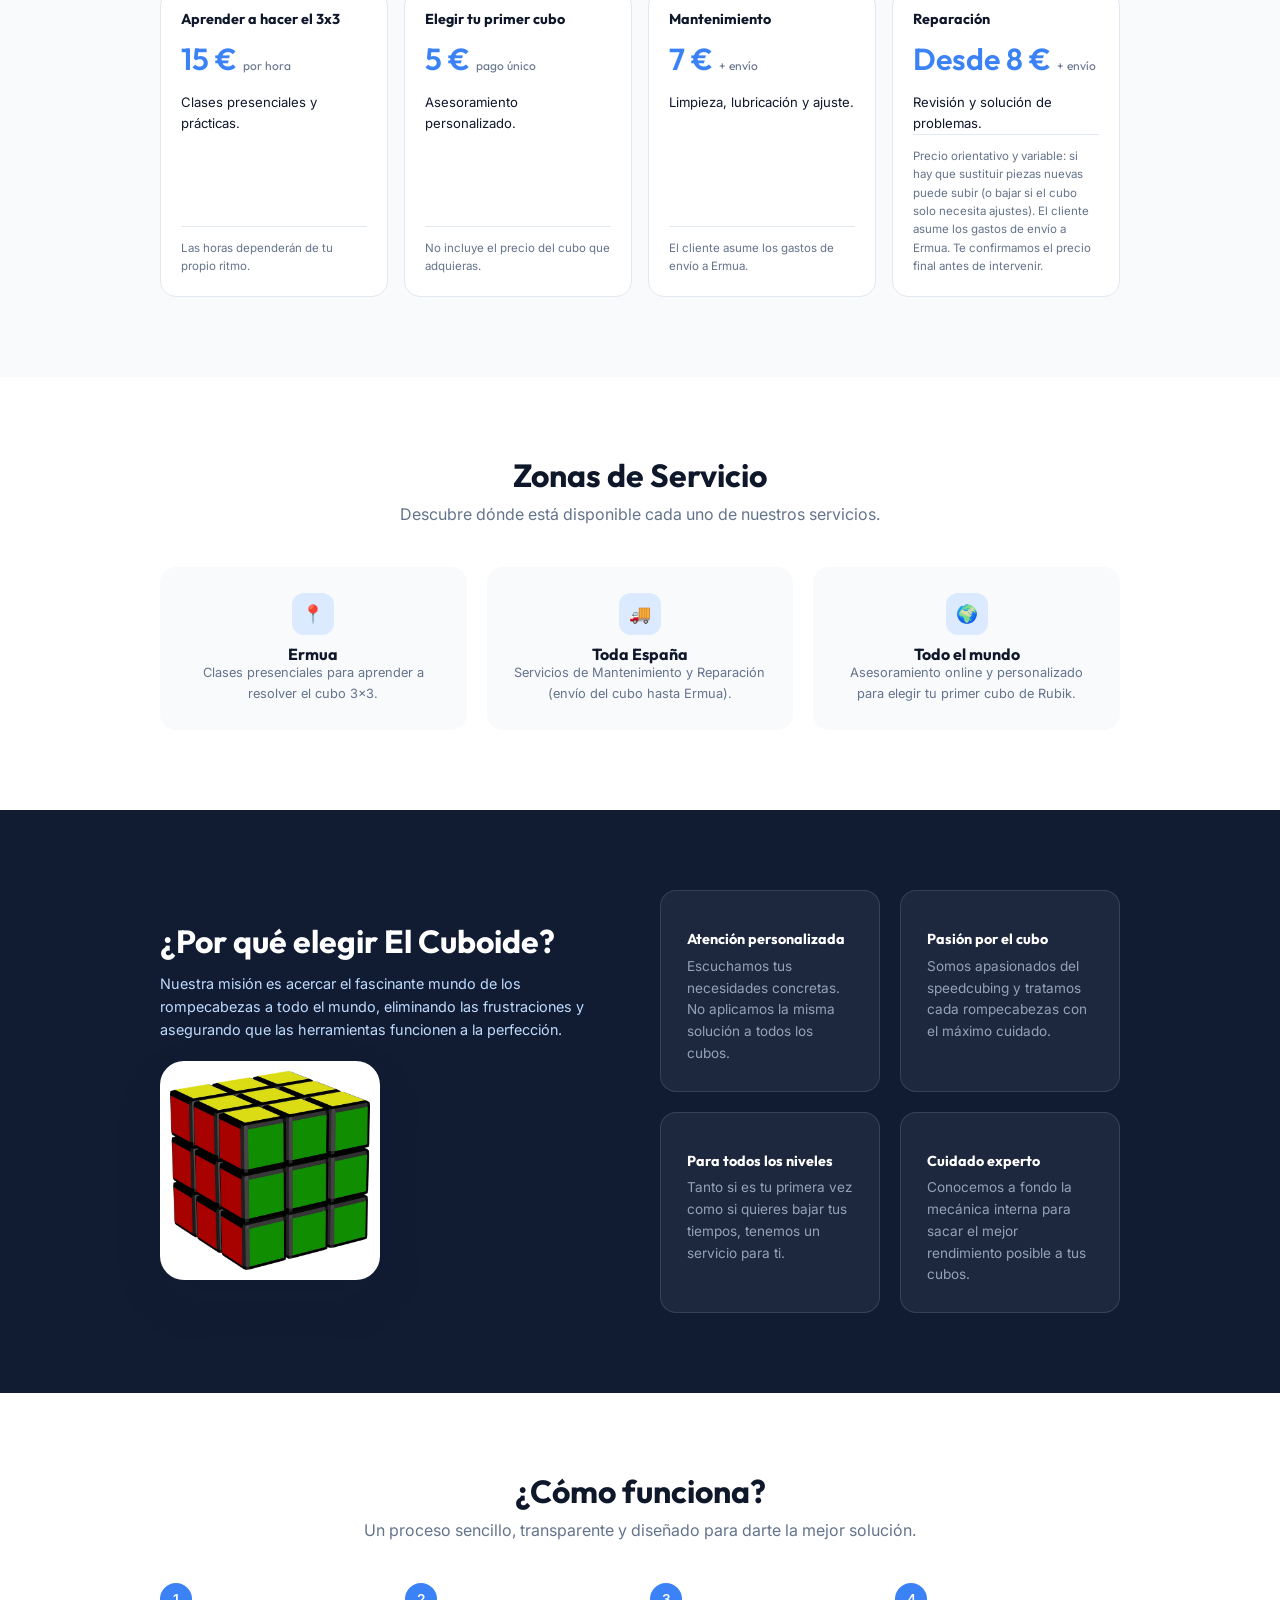
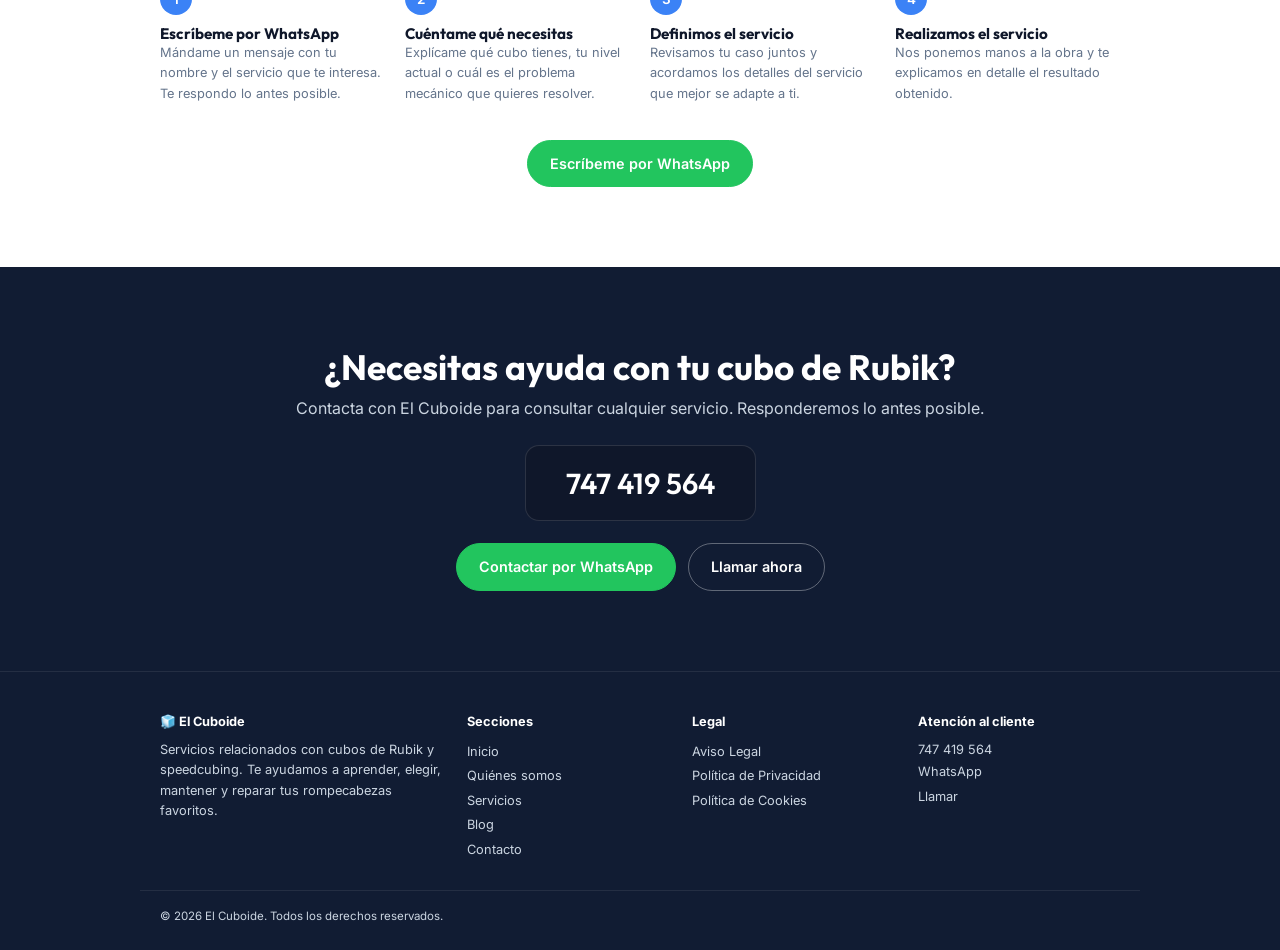
==== commit c757e1c6: "Update index.html" ====
--- a/index.html
+++ b/index.html
@@ -113,19 +113,6 @@
  </div>
 </section>
 
-<section class="alt" id="blog">
- <div class="wrap">
-  <h2 class="sec-title">Del blog</h2>
-  <p class="sec-sub">Respuestas a las dudas más habituales sobre el cubo de Rubik.</p>
-  <div class="grid3">
-   <article class="card" style="background:#fff"><h3><a href="blog.html#combinaciones">¿Cuántas combinaciones tiene un cubo de Rubik?</a></h3><p>Unos 43 trillones, y aun así se resuelve en 20 movimientos o menos.</p><a href="blog.html#combinaciones">Leer artículo →</a></article>
-   <article class="card" style="background:#fff"><h3><a href="blog.html#primer-cubo">¿Qué cubo comprar para empezar?</a></h3><p>Tamaño, giro y presupuesto: qué mirar antes de comprar tu primer cubo.</p><a href="blog.html#primer-cubo">Leer artículo →</a></article>
-   <article class="card" style="background:#fff"><h3><a href="blog.html#lubricar">¿Cómo se limpia y se lubrica un cubo?</a></h3><p>Cómo desmontarlo, limpiarlo y lubricarlo sin estropearlo.</p><a href="blog.html#lubricar">Leer artículo →</a></article>
-  </div>
-  <div class="center"><a class="btn dark" href="blog.html">Ver todos los artículos</a></div>
- </div>
-</section>
-
 <section class="dark-sec cta" id="contacto">
  <div class="wrap" style="display:block">
   <h2>¿Necesitas ayuda con tu cubo de Rubik?</h2>
--- a/style.css
+++ b/style.css
@@ -0,0 +1,117 @@
+:root{--ink:#0f172a;--blue:#3b82f6;--green:#22c55e;--bg:#f8fafc;--line:#e2e8f0;--muted:#64748b;--navy:#111c33}
+*{box-sizing:border-box;margin:0}
+html{scroll-behavior:smooth;scroll-padding-top:70px}
+body{font-family:Inter,system-ui,sans-serif;color:var(--ink);background:#fff;line-height:1.6}
+h1,h2,h3,.logo{font-family:Outfit,Inter,sans-serif;line-height:1.15}
+a{color:inherit;text-decoration:none}
+.wrap{max-width:1000px;margin:0 auto;padding:0 20px}
+section{padding:80px 0}
+.alt{background:var(--bg)}
+.sec-title{text-align:center;font-size:2rem;margin-bottom:8px}
+.sec-sub{text-align:center;color:var(--muted);margin-bottom:40px}
+:focus-visible{outline:3px solid var(--blue);outline-offset:2px}
+
+header{position:sticky;top:0;z-index:5;background:#fffffff2;border-bottom:1px solid var(--line);backdrop-filter:blur(8px)}
+header .wrap{display:flex;align-items:center;justify-content:space-between;height:56px;gap:16px}
+.logo{font-weight:700;font-size:1.1rem}
+nav{display:flex;gap:22px;font-size:.85rem;font-weight:500}
+nav a:hover{color:var(--blue)}
+
+.btn{display:inline-block;padding:11px 22px;border-radius:999px;font-weight:600;font-size:.9rem;border:1px solid var(--line);background:#fff;cursor:pointer}
+.btn.wa{background:var(--green);border-color:var(--green);color:#fff}
+.btn.dark{background:var(--ink);border-color:var(--ink);color:#fff}
+.btn.sm{padding:6px 14px;font-size:.78rem}
+.btn.ghost{background:transparent;color:#fff;border-color:#ffffff55}
+
+.hero{padding:70px 0}
+.hero .wrap{display:grid;grid-template-columns:1.1fr .9fr;gap:40px;align-items:center}
+.badge{display:inline-block;background:#dbeafe;color:#1d4ed8;font-size:.75rem;padding:3px 10px;border-radius:999px;margin-bottom:16px}
+.hero h1{font-size:3rem;margin-bottom:16px}
+.hero h1 span{color:var(--blue)}
+.hero p{color:var(--muted);margin-bottom:24px;max-width:46ch}
+.hero .btns{display:flex;gap:12px;flex-wrap:wrap}
+.cube-card{background:#fff;border-radius:24px;box-shadow:0 20px 50px #0f172a1a;padding:24px;position:relative}
+.cube-card svg{width:100%;height:auto;display:block}
+.tag{position:absolute;left:-18px;bottom:-18px;background:#fff;border-radius:12px;box-shadow:0 8px 24px #0f172a22;padding:8px 14px;font-size:.75rem;color:var(--muted)}
+.tag b{display:block;color:var(--ink)}
+
+.grid2{display:grid;grid-template-columns:1fr 1fr;gap:20px}
+.grid3{display:grid;grid-template-columns:repeat(3,1fr);gap:20px}
+.grid4{display:grid;grid-template-columns:repeat(4,1fr);gap:16px}
+.card{border:1px solid var(--line);border-radius:16px;padding:26px;background:var(--bg)}
+.card h3{font-size:1.05rem;margin:14px 0 8px}
+.card p{font-size:.85rem;color:var(--muted)}
+.card a{display:inline-block;margin-top:14px;color:var(--blue);font-size:.82rem;font-weight:600}
+.ico{width:42px;height:42px;border-radius:12px;background:var(--ink);display:grid;place-items:center;font-size:1.1rem}
+
+.price{background:#fff;border:1px solid var(--line);border-radius:16px;padding:20px;display:flex;flex-direction:column}
+.price h3{font-size:.9rem}
+.price .n{font-family:Outfit,sans-serif;font-size:1.9rem;color:var(--blue);font-weight:600;margin:8px 0}
+.price .n small{font-size:.75rem;color:var(--muted);font-weight:400}
+.price p{font-size:.82rem}
+.price .note{margin-top:auto;padding-top:12px;border-top:1px solid var(--line);font-size:.72rem;color:var(--muted)}
+
+.zone{text-align:center;background:var(--bg);border-radius:16px;padding:26px}
+.zone .ico{margin:0 auto 10px;background:#dbeafe}
+.zone h3{font-size:1rem}
+.zone p{font-size:.8rem;color:var(--muted)}
+
+.dark-sec{background:var(--navy);color:#fff}
+.dark-sec .wrap{display:grid;grid-template-columns:1fr 1fr;gap:40px;align-items:center}
+.dark-sec h2{font-size:2rem;margin-bottom:12px}
+.dark-sec .lead{color:#bfdbfe;font-size:.9rem;margin-bottom:20px}
+.dark-sec .cube-card{padding:10px;max-width:220px}
+.dark-sec .card{background:#ffffff0d;border-color:#ffffff1f}
+.dark-sec .card p{color:#94a3b8}
+.dark-sec .card h3{font-size:.9rem}
+
+.steps{counter-reset:s;display:grid;grid-template-columns:repeat(4,1fr);gap:20px}
+.steps div{counter-increment:s}
+.steps div::before{content:counter(s);display:grid;place-items:center;width:32px;height:32px;border-radius:50%;background:var(--blue);color:#fff;font-weight:600;font-size:.85rem;margin-bottom:10px}
+.steps h3{font-size:.95rem}
+.steps p{font-size:.8rem;color:var(--muted)}
+.center{text-align:center;margin-top:36px}
+
+details{border:1px solid var(--line);border-radius:10px;padding:14px 18px;margin-bottom:10px;background:#fff}
+summary{cursor:pointer;font-size:.9rem;font-weight:600;list-style:none;display:flex;justify-content:space-between}
+summary::after{content:"+";color:var(--blue)}
+details[open] summary::after{content:"–"}
+details p{font-size:.85rem;color:var(--muted);margin-top:8px}
+
+.cta{text-align:center}
+.cta h2{font-size:2.2rem;margin-bottom:8px}
+.cta p{color:#cbd5e1;margin-bottom:24px}
+.phone{display:inline-block;background:var(--ink);border:1px solid #ffffff1f;border-radius:14px;padding:14px 40px;margin-bottom:22px;font-family:Outfit,sans-serif;font-size:1.8rem;font-weight:600}
+.cta .btns{display:flex;gap:12px;justify-content:center;flex-wrap:wrap}
+
+footer{background:var(--navy);color:#cbd5e1;padding:40px 0 24px;border-top:1px solid #ffffff14;font-size:.8rem}
+footer .wrap{display:grid;grid-template-columns:1.4fr 1fr 1fr 1fr;gap:24px}
+footer h4{color:#fff;font-size:.8rem;margin-bottom:8px}
+footer a{display:block;padding:2px 0}
+footer a:hover{color:#fff}
+.copy{max-width:1000px;margin:28px auto 0;padding:16px 20px 0;border-top:1px solid #ffffff14;font-size:.72rem}
+
+.posts{display:grid;gap:20px}
+.post{background:#fff;border:1px solid var(--line);border-radius:16px;padding:24px}
+.post time{font-size:.75rem;color:var(--muted)}
+.post h2{font-size:1.25rem;margin:4px 0 8px}
+.post p{font-size:.9rem;color:var(--muted)}
+
+@media(max-width:800px){
+ section{padding:56px 0}
+ nav{display:none}
+ .hero .wrap,.dark-sec .wrap,.grid2,.grid3,.steps{grid-template-columns:1fr}
+ .grid4{grid-template-columns:1fr 1fr}
+ footer .wrap{grid-template-columns:1fr 1fr}
+ .hero h1{font-size:2.3rem}
+ .tag{left:8px}
+}
+@media(max-width:480px){.grid4{grid-template-columns:1fr}.phone{font-size:1.4rem;padding:12px 24px}}
+@media(prefers-reduced-motion:reduce){html{scroll-behavior:auto}}
+
+.cube-card img{width:100%;height:auto;display:block}
+.toc{list-style:none;padding:0;margin:0 0 36px;display:grid;gap:6px}
+.toc a{color:var(--blue);font-size:.9rem;font-weight:500}
+.post p+p{margin-top:10px}
+.post a{color:var(--blue);font-weight:600}
+.card h3 a:hover{color:var(--blue)}
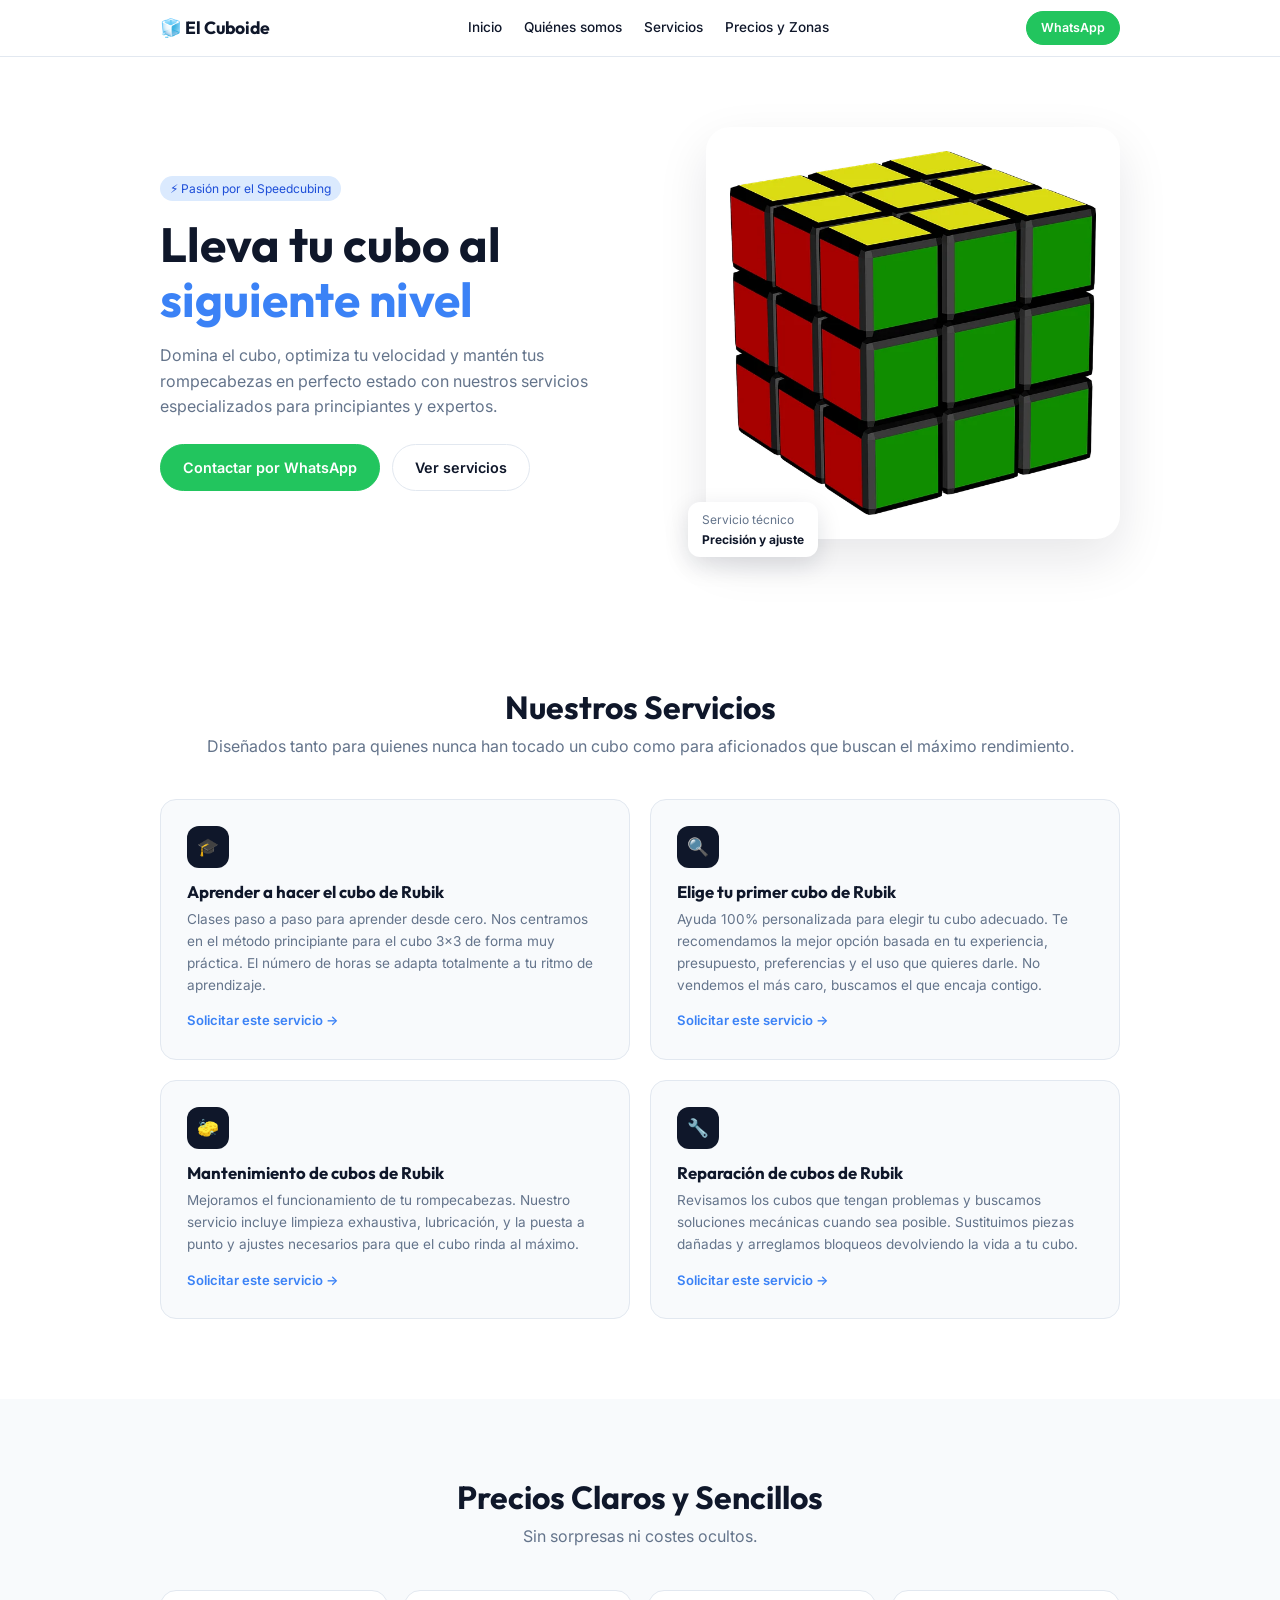
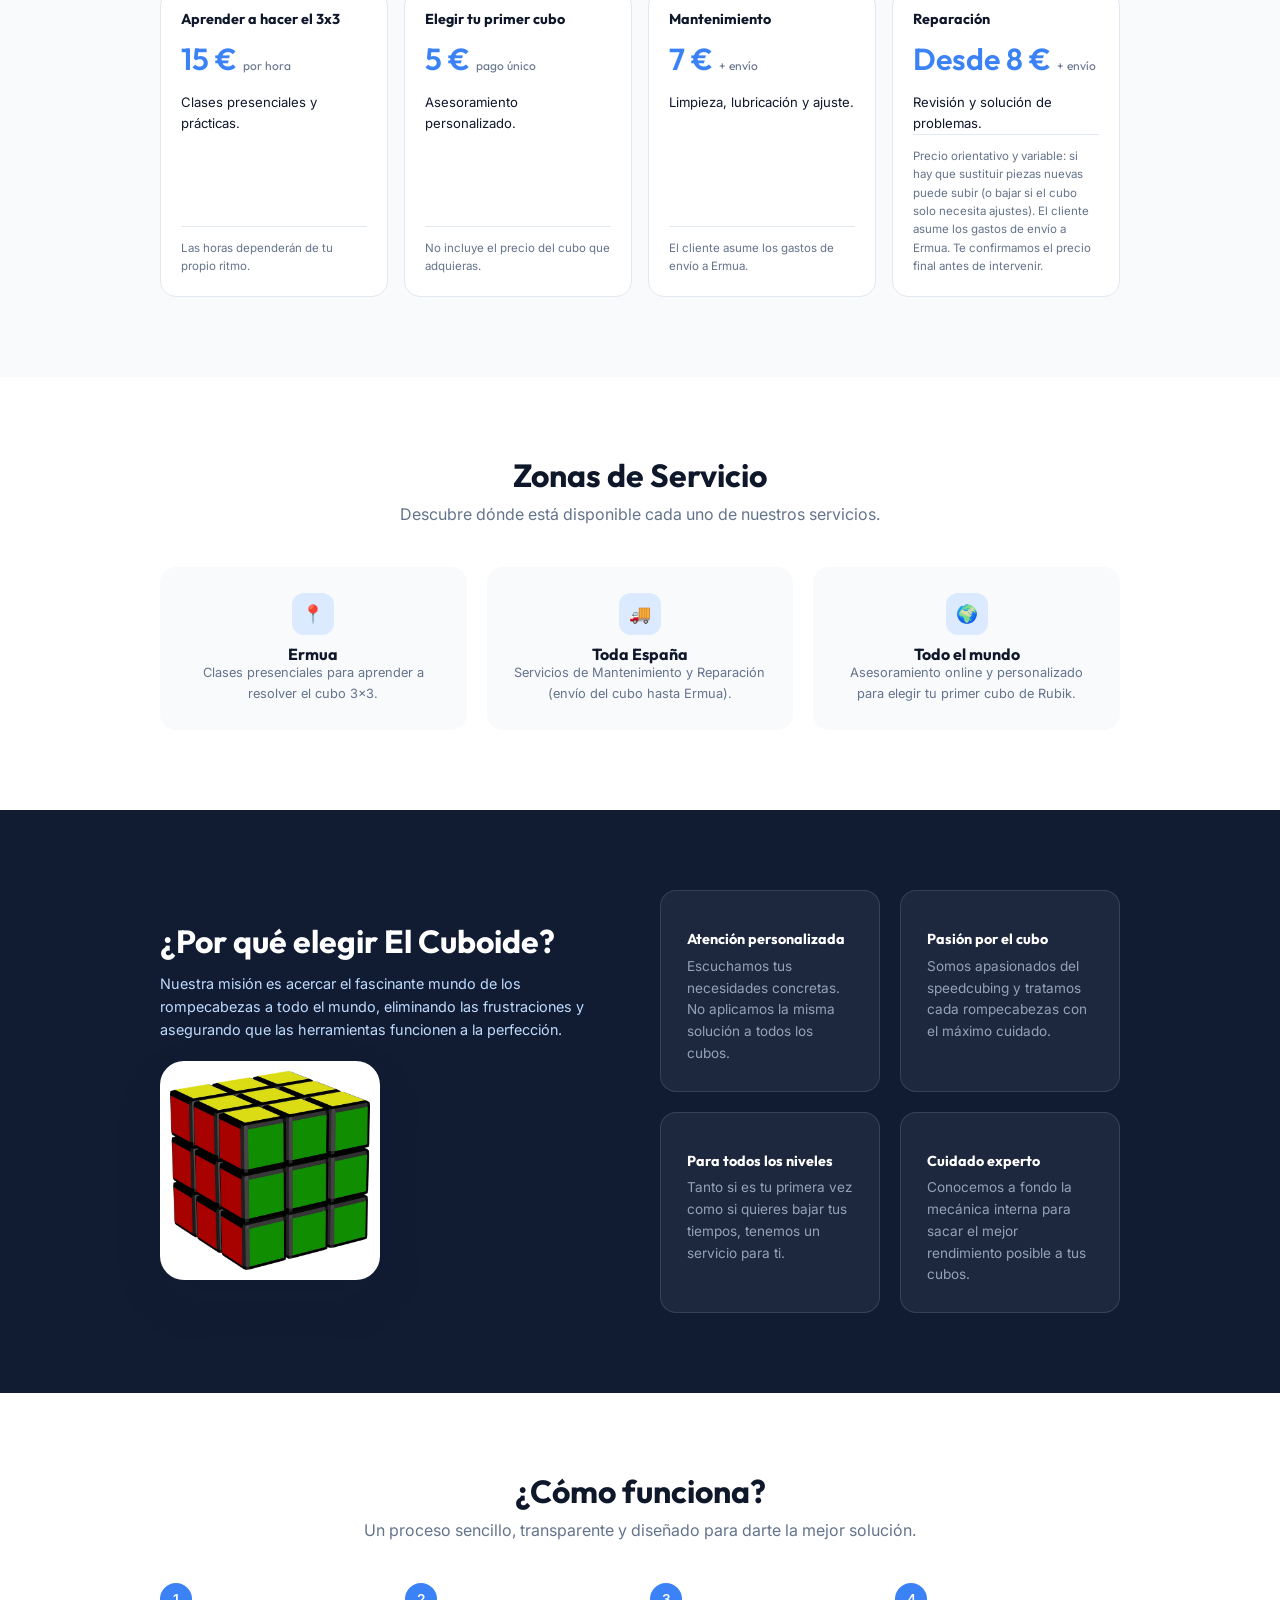
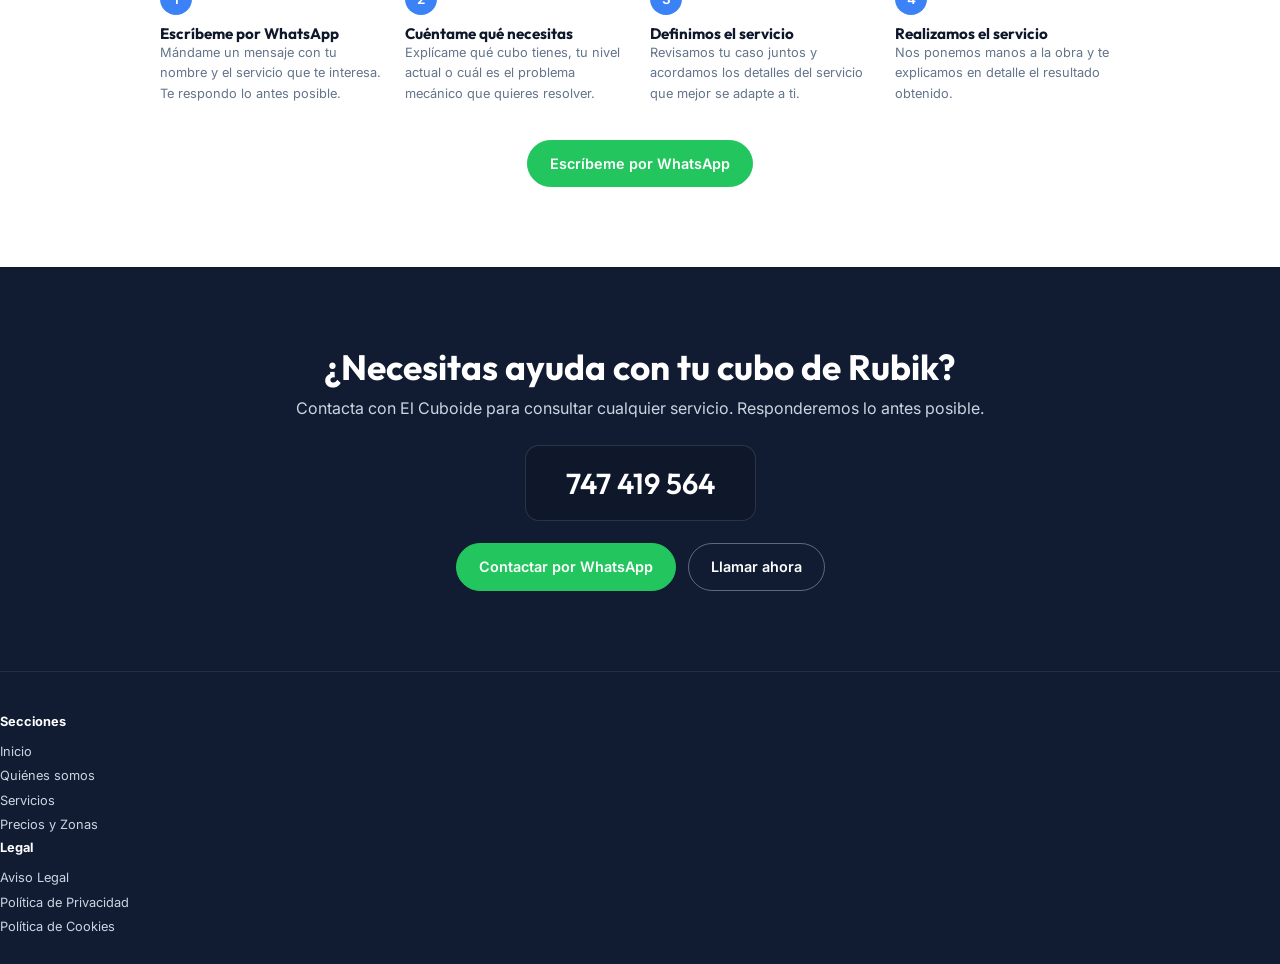
==== commit c4ba18ca: "Update index.html" ====
--- a/index.html
+++ b/index.html
@@ -20,7 +20,6 @@
    <a href="#quienes">Quiénes somos</a>
    <a href="#servicios">Servicios</a>
    <a href="#precios">Precios y Zonas</a>
-   <a href="blog.html">Blog</a>
   </nav>
   <a class="btn wa sm" href="https://wa.me/34747419564">WhatsApp</a>
  </div>
@@ -127,13 +126,20 @@
 </main>
 
 <footer>
- <div class="wrap">
-  <div><h4>🧊 El Cuboide</h4>Servicios relacionados con cubos de Rubik y speedcubing. Te ayudamos a aprender, elegir, mantener y reparar tus rompecabezas favoritos.</div>
-  <div><h4>Secciones</h4><a href="#inicio">Inicio</a><a href="#quienes">Quiénes somos</a><a href="#servicios">Servicios</a><a href="blog.html">Blog</a><a href="#contacto">Contacto</a></div>
-  <div><h4>Legal</h4><a href="#">Aviso Legal</a><a href="#">Política de Privacidad</a><a href="#">Política de Cookies</a></div>
-  <div><h4>Atención al cliente</h4>747 419 564<a href="https://wa.me/34747419564">WhatsApp</a><a href="tel:+34747419564">Llamar</a></div>
- </div>
- <div class="copy">© 2026 El Cuboide. Todos los derechos reservados.</div>
+ <div>
+  <h4>Secciones</h4>
+  <a href="#inicio">Inicio</a>
+  <a href="#quienes">Quiénes somos</a>
+  <a href="#servicios">Servicios</a>
+  <a href="#precios">Precios y Zonas</a>
+</div>
+
+<div>
+  <h4>Legal</h4>
+  <a href="#">Aviso Legal</a>
+  <a href="#">Política de Privacidad</a>
+  <a href="#">Política de Cookies</a>
+</div>
 </footer>
 
 </body>
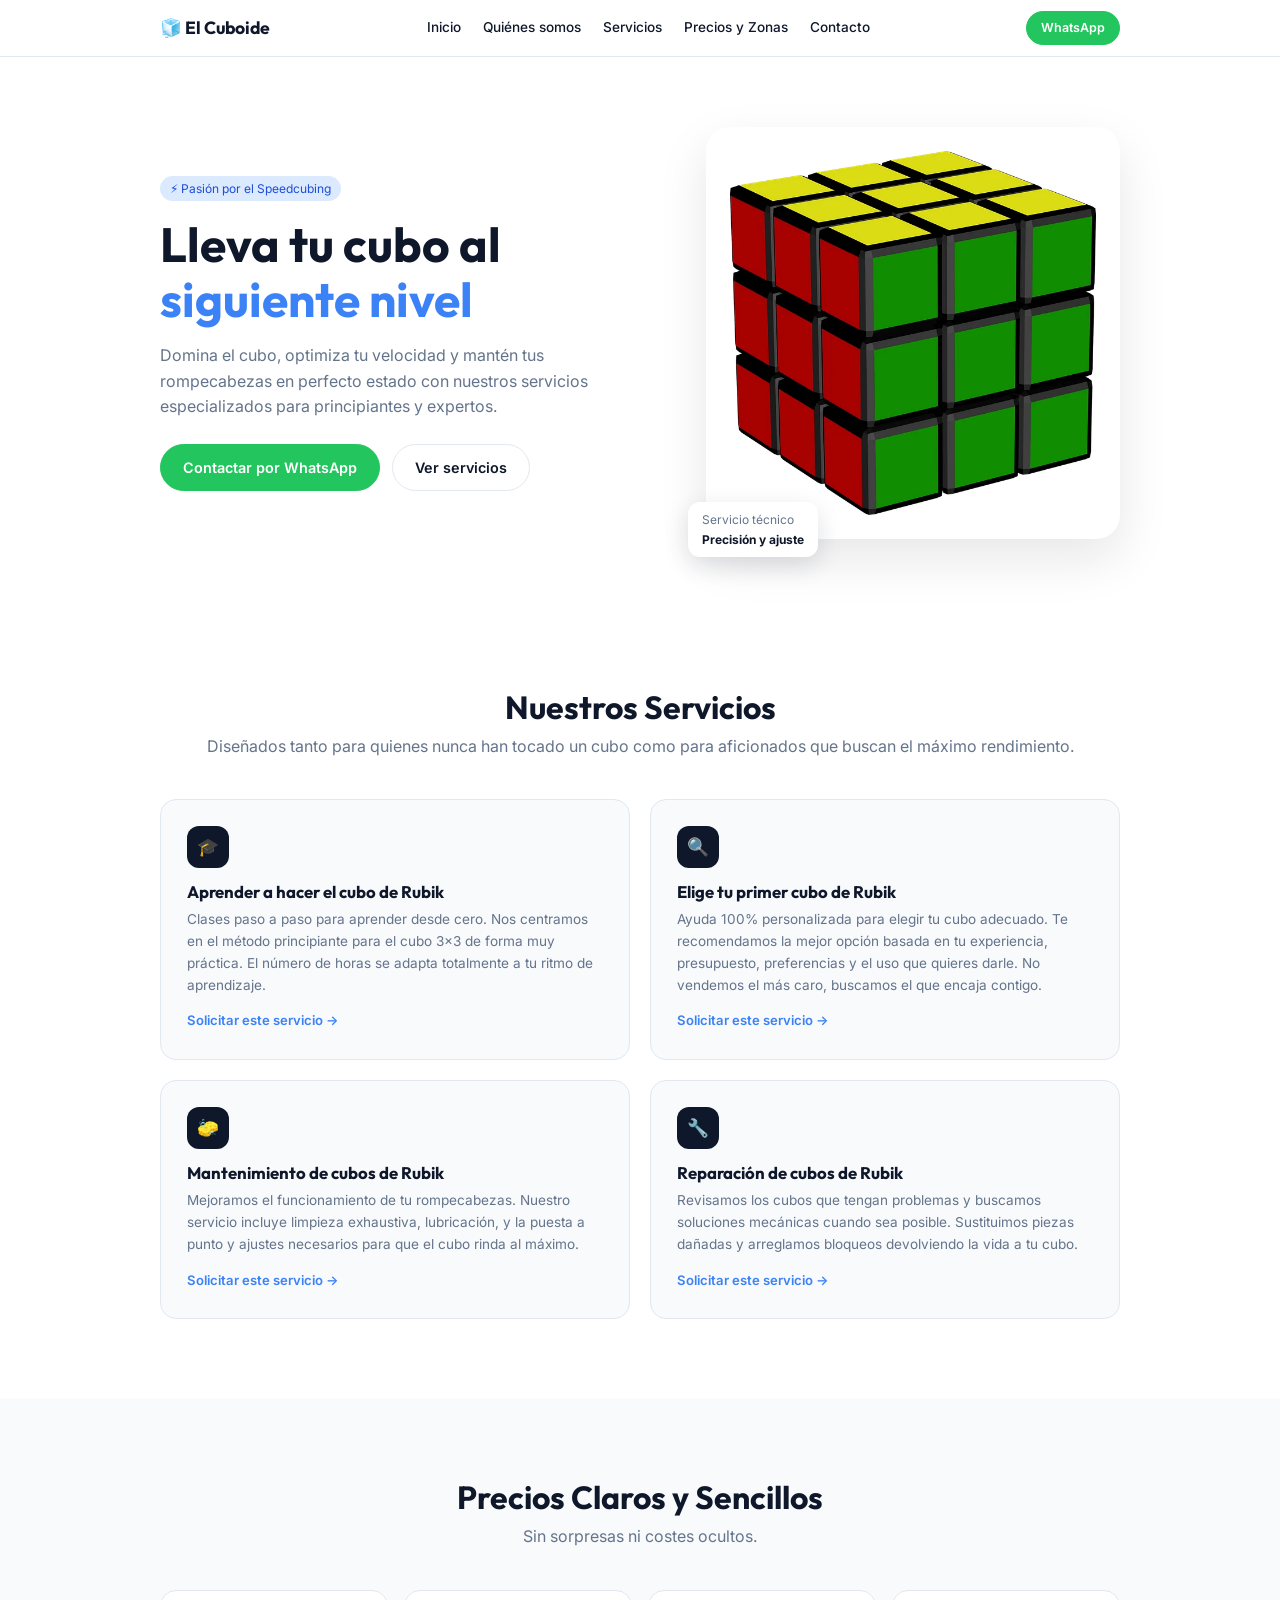
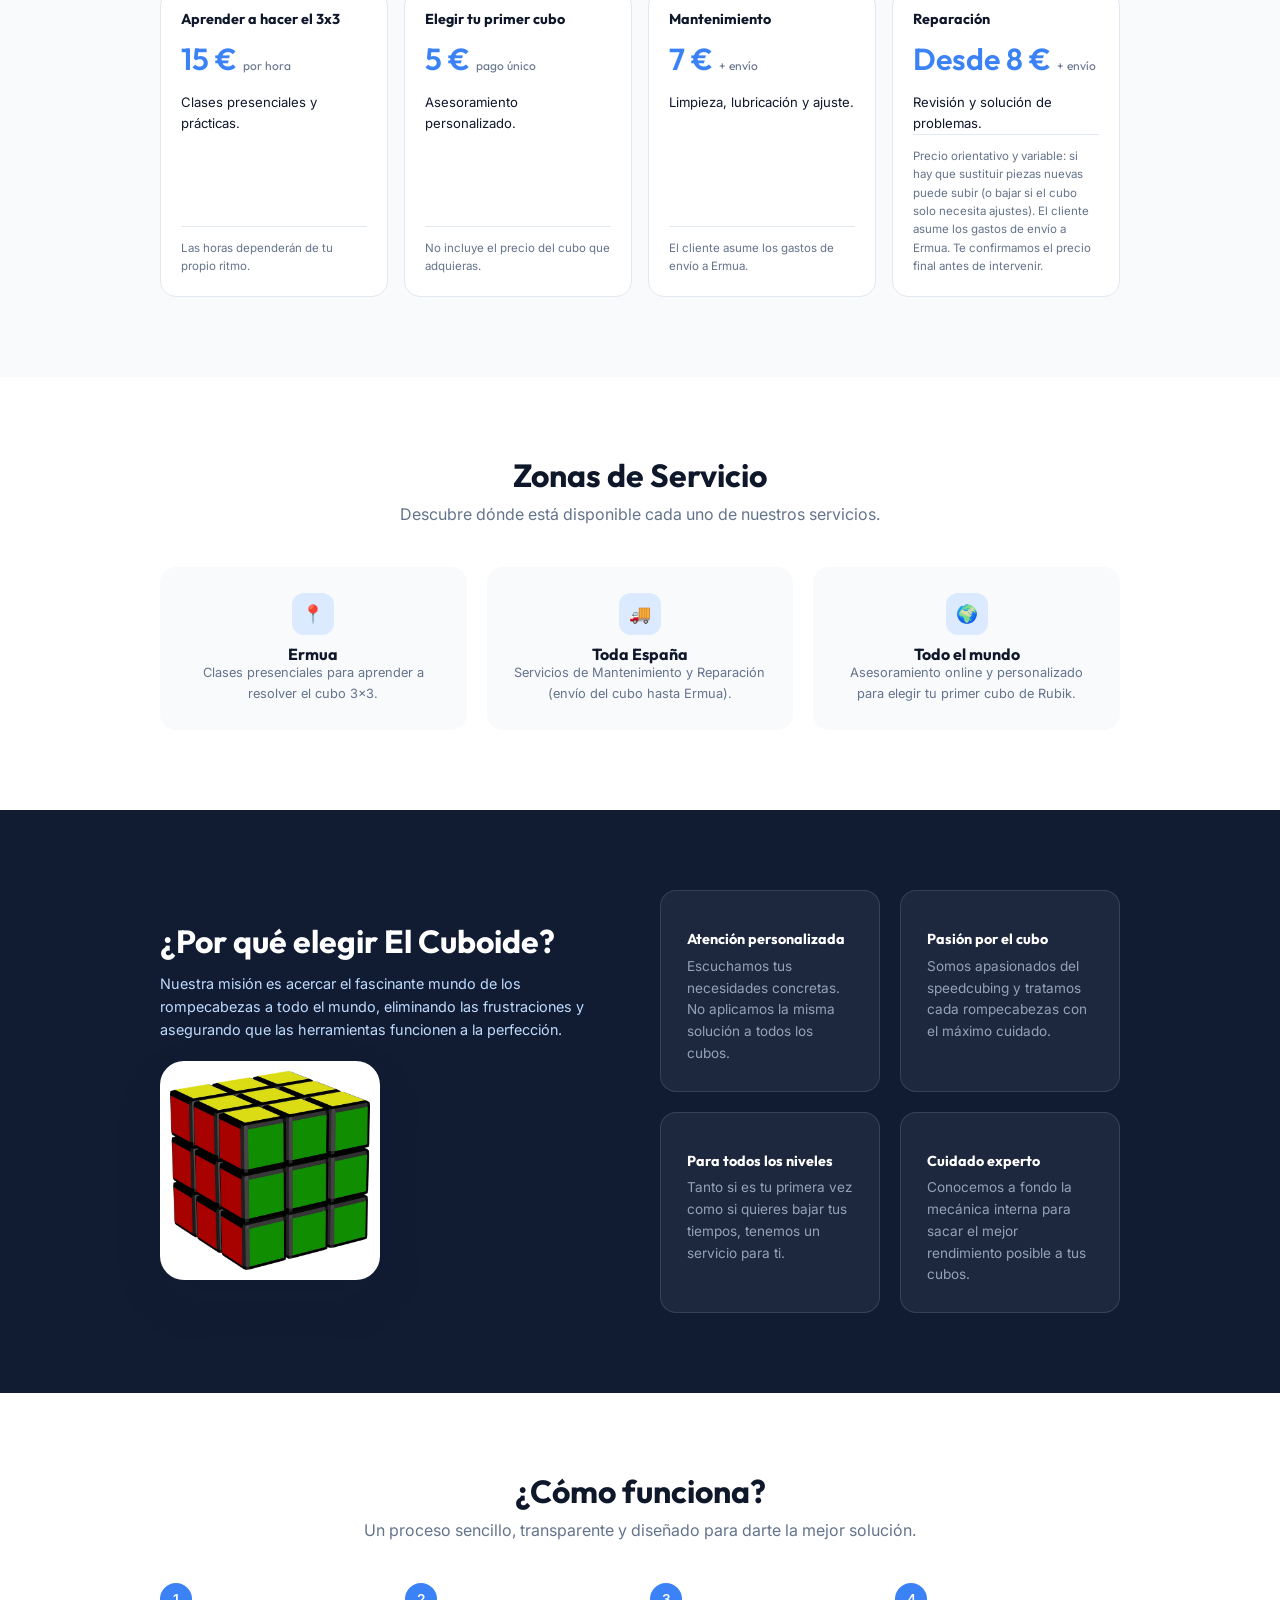
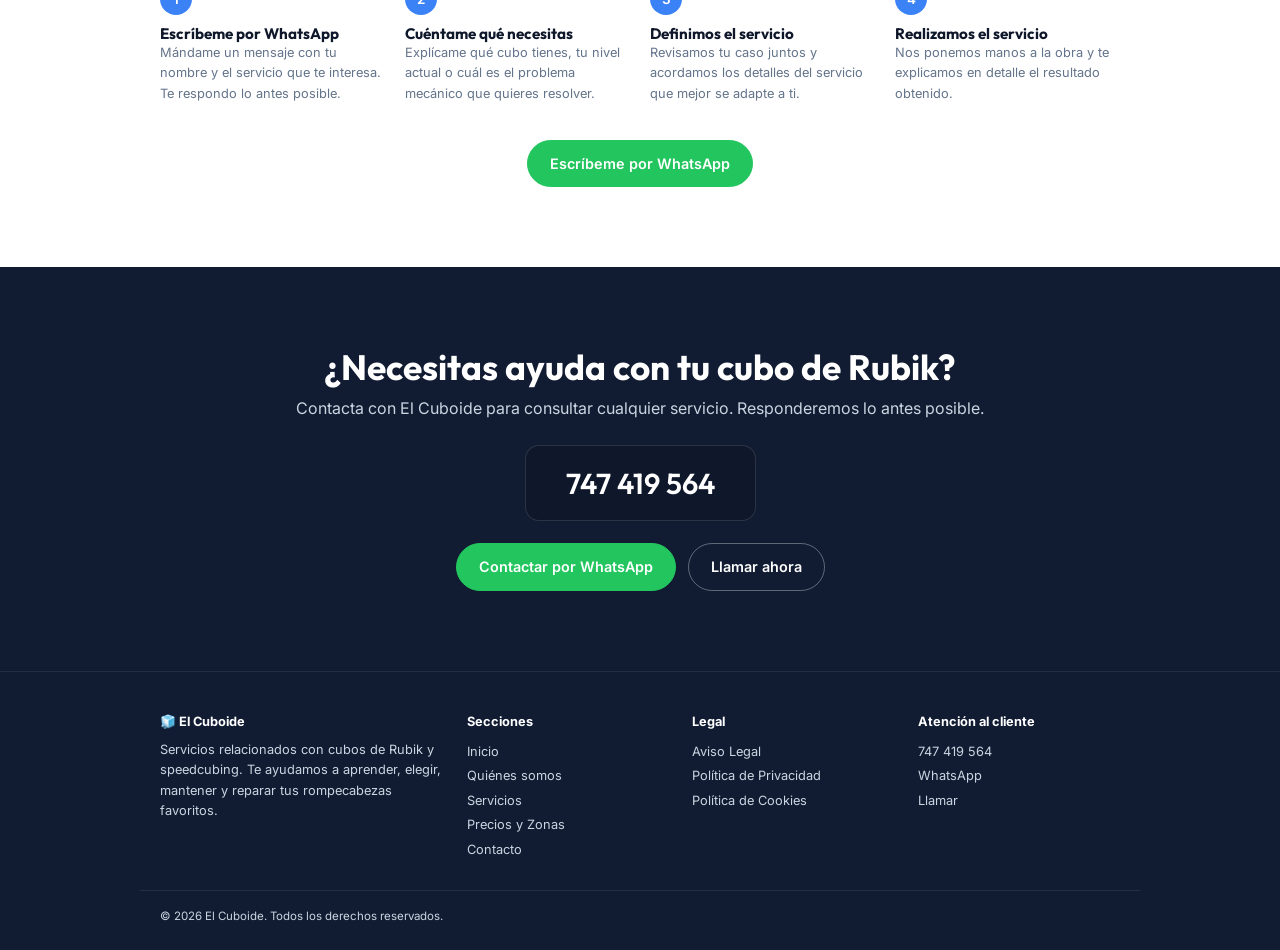
==== commit 0eaa696f: "Update index.html" ====
--- a/index.html
+++ b/index.html
@@ -20,6 +20,7 @@
    <a href="#quienes">Quiénes somos</a>
    <a href="#servicios">Servicios</a>
    <a href="#precios">Precios y Zonas</a>
+   <a href="#contacto">Contacto</a>
   </nav>
   <a class="btn wa sm" href="https://wa.me/34747419564">WhatsApp</a>
  </div>
@@ -49,10 +50,33 @@
   <h2 class="sec-title">Nuestros Servicios</h2>
   <p class="sec-sub">Diseñados tanto para quienes nunca han tocado un cubo como para aficionados que buscan el máximo rendimiento.</p>
   <div class="grid2">
-   <article class="card"><div class="ico">🎓</div><h3>Aprender a hacer el cubo de Rubik</h3><p>Clases paso a paso para aprender desde cero. Nos centramos en el método principiante para el cubo 3×3 de forma muy práctica. El número de horas se adapta totalmente a tu ritmo de aprendizaje.</p><a href="https://wa.me/34747419564">Solicitar este servicio →</a></article>
-   <article class="card"><div class="ico">🔍</div><h3>Elige tu primer cubo de Rubik</h3><p>Ayuda 100% personalizada para elegir tu cubo adecuado. Te recomendamos la mejor opción basada en tu experiencia, presupuesto, preferencias y el uso que quieres darle. No vendemos el más caro, buscamos el que encaja contigo.</p><a href="https://wa.me/34747419564">Solicitar este servicio →</a></article>
-   <article class="card"><div class="ico">🧽</div><h3>Mantenimiento de cubos de Rubik</h3><p>Mejoramos el funcionamiento de tu rompecabezas. Nuestro servicio incluye limpieza exhaustiva, lubricación, y la puesta a punto y ajustes necesarios para que el cubo rinda al máximo.</p><a href="https://wa.me/34747419564">Solicitar este servicio →</a></article>
-   <article class="card"><div class="ico">🔧</div><h3>Reparación de cubos de Rubik</h3><p>Revisamos los cubos que tengan problemas y buscamos soluciones mecánicas cuando sea posible. Sustituimos piezas dañadas y arreglamos bloqueos devolviendo la vida a tu cubo.</p><a href="https://wa.me/34747419564">Solicitar este servicio →</a></article>
+   <article class="card">
+    <div class="ico">🎓</div>
+    <h3>Aprender a hacer el cubo de Rubik</h3>
+    <p>Clases paso a paso para aprender desde cero. Nos centramos en el método principiante para el cubo 3×3 de forma muy práctica. El número de horas se adapta totalmente a tu ritmo de aprendizaje.</p>
+    <a href="https://wa.me/34747419564">Solicitar este servicio →</a>
+   </article>
+
+   <article class="card">
+    <div class="ico">🔍</div>
+    <h3>Elige tu primer cubo de Rubik</h3>
+    <p>Ayuda 100% personalizada para elegir tu cubo adecuado. Te recomendamos la mejor opción basada en tu experiencia, presupuesto, preferencias y el uso que quieres darle. No vendemos el más caro, buscamos el que encaja contigo.</p>
+    <a href="https://wa.me/34747419564">Solicitar este servicio →</a>
+   </article>
+
+   <article class="card">
+    <div class="ico">🧽</div>
+    <h3>Mantenimiento de cubos de Rubik</h3>
+    <p>Mejoramos el funcionamiento de tu rompecabezas. Nuestro servicio incluye limpieza exhaustiva, lubricación, y la puesta a punto y ajustes necesarios para que el cubo rinda al máximo.</p>
+    <a href="https://wa.me/34747419564">Solicitar este servicio →</a>
+   </article>
+
+   <article class="card">
+    <div class="ico">🔧</div>
+    <h3>Reparación de cubos de Rubik</h3>
+    <p>Revisamos los cubos que tengan problemas y buscamos soluciones mecánicas cuando sea posible. Sustituimos piezas dañadas y arreglamos bloqueos devolviendo la vida a tu cubo.</p>
+    <a href="https://wa.me/34747419564">Solicitar este servicio →</a>
+   </article>
   </div>
  </div>
 </section>
@@ -61,11 +85,35 @@
  <div class="wrap">
   <h2 class="sec-title">Precios Claros y Sencillos</h2>
   <p class="sec-sub">Sin sorpresas ni costes ocultos.</p>
+
   <div class="grid4">
-   <div class="price"><h3>Aprender a hacer el 3x3</h3><div class="n">15 € <small>por hora</small></div><p>Clases presenciales y prácticas.</p><div class="note">Las horas dependerán de tu propio ritmo.</div></div>
-   <div class="price"><h3>Elegir tu primer cubo</h3><div class="n">5 € <small>pago único</small></div><p>Asesoramiento personalizado.</p><div class="note">No incluye el precio del cubo que adquieras.</div></div>
-   <div class="price"><h3>Mantenimiento</h3><div class="n">7 € <small>+ envío</small></div><p>Limpieza, lubricación y ajuste.</p><div class="note">El cliente asume los gastos de envío a Ermua.</div></div>
-   <div class="price"><h3>Reparación</h3><div class="n">Desde 8 € <small>+ envío</small></div><p>Revisión y solución de problemas.</p><div class="note">Precio orientativo y variable: si hay que sustituir piezas nuevas puede subir (o bajar si el cubo solo necesita ajustes). El cliente asume los gastos de envío a Ermua. Te confirmamos el precio final antes de intervenir.</div></div>
+   <div class="price">
+    <h3>Aprender a hacer el 3x3</h3>
+    <div class="n">15 € <small>por hora</small></div>
+    <p>Clases presenciales y prácticas.</p>
+    <div class="note">Las horas dependerán de tu propio ritmo.</div>
+   </div>
+
+   <div class="price">
+    <h3>Elegir tu primer cubo</h3>
+    <div class="n">5 € <small>pago único</small></div>
+    <p>Asesoramiento personalizado.</p>
+    <div class="note">No incluye el precio del cubo que adquieras.</div>
+   </div>
+
+   <div class="price">
+    <h3>Mantenimiento</h3>
+    <div class="n">7 € <small>+ envío</small></div>
+    <p>Limpieza, lubricación y ajuste.</p>
+    <div class="note">El cliente asume los gastos de envío a Ermua.</div>
+   </div>
+
+   <div class="price">
+    <h3>Reparación</h3>
+    <div class="n">Desde 8 € <small>+ envío</small></div>
+    <p>Revisión y solución de problemas.</p>
+    <div class="note">Precio orientativo y variable: si hay que sustituir piezas nuevas puede subir (o bajar si el cubo solo necesita ajustes). El cliente asume los gastos de envío a Ermua. Te confirmamos el precio final antes de intervenir.</div>
+   </div>
   </div>
  </div>
 </section>
@@ -74,10 +122,25 @@
  <div class="wrap">
   <h2 class="sec-title">Zonas de Servicio</h2>
   <p class="sec-sub">Descubre dónde está disponible cada uno de nuestros servicios.</p>
+
   <div class="grid3">
-   <div class="zone"><div class="ico">📍</div><h3>Ermua</h3><p>Clases presenciales para aprender a resolver el cubo 3×3.</p></div>
-   <div class="zone"><div class="ico">🚚</div><h3>Toda España</h3><p>Servicios de Mantenimiento y Reparación (envío del cubo hasta Ermua).</p></div>
-   <div class="zone"><div class="ico">🌍</div><h3>Todo el mundo</h3><p>Asesoramiento online y personalizado para elegir tu primer cubo de Rubik.</p></div>
+   <div class="zone">
+    <div class="ico">📍</div>
+    <h3>Ermua</h3>
+    <p>Clases presenciales para aprender a resolver el cubo 3×3.</p>
+   </div>
+
+   <div class="zone">
+    <div class="ico">🚚</div>
+    <h3>Toda España</h3>
+    <p>Servicios de Mantenimiento y Reparación (envío del cubo hasta Ermua).</p>
+   </div>
+
+   <div class="zone">
+    <div class="ico">🌍</div>
+    <h3>Todo el mundo</h3>
+    <p>Asesoramiento online y personalizado para elegir tu primer cubo de Rubik.</p>
+   </div>
   </div>
  </div>
 </section>
@@ -87,13 +150,31 @@
   <div>
    <h2>¿Por qué elegir El Cuboide?</h2>
    <p class="lead">Nuestra misión es acercar el fascinante mundo de los rompecabezas a todo el mundo, eliminando las frustraciones y asegurando que las herramientas funcionen a la perfección.</p>
-   <div class="cube-card"><img src="cubo.png" width="640" height="640" alt="Cubo de Rubik 3x3" loading="lazy"></div>
-  </div>
+   <div class="cube-card">
+    <img src="cubo.png" width="640" height="640" alt="Cubo de Rubik 3x3" loading="lazy">
+   </div>
+  </div>
+
   <div class="grid2">
-   <div class="card"><h3>Atención personalizada</h3><p>Escuchamos tus necesidades concretas. No aplicamos la misma solución a todos los cubos.</p></div>
-   <div class="card"><h3>Pasión por el cubo</h3><p>Somos apasionados del speedcubing y tratamos cada rompecabezas con el máximo cuidado.</p></div>
-   <div class="card"><h3>Para todos los niveles</h3><p>Tanto si es tu primera vez como si quieres bajar tus tiempos, tenemos un servicio para ti.</p></div>
-   <div class="card"><h3>Cuidado experto</h3><p>Conocemos a fondo la mecánica interna para sacar el mejor rendimiento posible a tus cubos.</p></div>
+   <div class="card">
+    <h3>Atención personalizada</h3>
+    <p>Escuchamos tus necesidades concretas. No aplicamos la misma solución a todos los cubos.</p>
+   </div>
+
+   <div class="card">
+    <h3>Pasión por el cubo</h3>
+    <p>Somos apasionados del speedcubing y tratamos cada rompecabezas con el máximo cuidado.</p>
+   </div>
+
+   <div class="card">
+    <h3>Para todos los niveles</h3>
+    <p>Tanto si es tu primera vez como si quieres bajar tus tiempos, tenemos un servicio para ti.</p>
+   </div>
+
+   <div class="card">
+    <h3>Cuidado experto</h3>
+    <p>Conocemos a fondo la mecánica interna para sacar el mejor rendimiento posible a tus cubos.</p>
+   </div>
   </div>
  </div>
 </section>
@@ -102,13 +183,32 @@
  <div class="wrap">
   <h2 class="sec-title">¿Cómo funciona?</h2>
   <p class="sec-sub">Un proceso sencillo, transparente y diseñado para darte la mejor solución.</p>
+
   <div class="steps">
-   <div><h3>Escríbeme por WhatsApp</h3><p>Mándame un mensaje con tu nombre y el servicio que te interesa. Te respondo lo antes posible.</p></div>
-   <div><h3>Cuéntame qué necesitas</h3><p>Explícame qué cubo tienes, tu nivel actual o cuál es el problema mecánico que quieres resolver.</p></div>
-   <div><h3>Definimos el servicio</h3><p>Revisamos tu caso juntos y acordamos los detalles del servicio que mejor se adapte a ti.</p></div>
-   <div><h3>Realizamos el servicio</h3><p>Nos ponemos manos a la obra y te explicamos en detalle el resultado obtenido.</p></div>
-  </div>
-  <div class="center"><a class="btn wa" href="https://wa.me/34747419564">Escríbeme por WhatsApp</a></div>
+   <div>
+    <h3>Escríbeme por WhatsApp</h3>
+    <p>Mándame un mensaje con tu nombre y el servicio que te interesa. Te respondo lo antes posible.</p>
+   </div>
+
+   <div>
+    <h3>Cuéntame qué necesitas</h3>
+    <p>Explícame qué cubo tienes, tu nivel actual o cuál es el problema mecánico que quieres resolver.</p>
+   </div>
+
+   <div>
+    <h3>Definimos el servicio</h3>
+    <p>Revisamos tu caso juntos y acordamos los detalles del servicio que mejor se adapte a ti.</p>
+   </div>
+
+   <div>
+    <h3>Realizamos el servicio</h3>
+    <p>Nos ponemos manos a la obra y te explicamos en detalle el resultado obtenido.</p>
+   </div>
+  </div>
+
+  <div class="center">
+   <a class="btn wa" href="https://wa.me/34747419564">Escríbeme por WhatsApp</a>
+  </div>
  </div>
 </section>
 
@@ -117,6 +217,7 @@
   <h2>¿Necesitas ayuda con tu cubo de Rubik?</h2>
   <p>Contacta con El Cuboide para consultar cualquier servicio. Responderemos lo antes posible.</p>
   <div class="phone">747 419 564</div>
+
   <div class="btns">
    <a class="btn wa" href="https://wa.me/34747419564">Contactar por WhatsApp</a>
    <a class="btn ghost" href="tel:+34747419564">Llamar ahora</a>
@@ -126,20 +227,39 @@
 </main>
 
 <footer>
- <div>
-  <h4>Secciones</h4>
-  <a href="#inicio">Inicio</a>
-  <a href="#quienes">Quiénes somos</a>
-  <a href="#servicios">Servicios</a>
-  <a href="#precios">Precios y Zonas</a>
-</div>
-
-<div>
-  <h4>Legal</h4>
-  <a href="#">Aviso Legal</a>
-  <a href="#">Política de Privacidad</a>
-  <a href="#">Política de Cookies</a>
-</div>
+ <div class="wrap">
+
+  <div>
+   <h4>🧊 El Cuboide</h4>
+   Servicios relacionados con cubos de Rubik y speedcubing. Te ayudamos a aprender, elegir, mantener y reparar tus rompecabezas favoritos.
+  </div>
+
+  <div>
+   <h4>Secciones</h4>
+   <a href="#inicio">Inicio</a>
+   <a href="#quienes">Quiénes somos</a>
+   <a href="#servicios">Servicios</a>
+   <a href="#precios">Precios y Zonas</a>
+   <a href="#contacto">Contacto</a>
+  </div>
+
+  <div>
+   <h4>Legal</h4>
+   <a href="#">Aviso Legal</a>
+   <a href="#">Política de Privacidad</a>
+   <a href="#">Política de Cookies</a>
+  </div>
+
+  <div>
+   <h4>Atención al cliente</h4>
+   <a href="tel:+34747419564">747 419 564</a>
+   <a href="https://wa.me/34747419564">WhatsApp</a>
+   <a href="tel:+34747419564">Llamar</a>
+  </div>
+
+ </div>
+
+ <div class="copy">© 2026 El Cuboide. Todos los derechos reservados.</div>
 </footer>
 
 </body>
